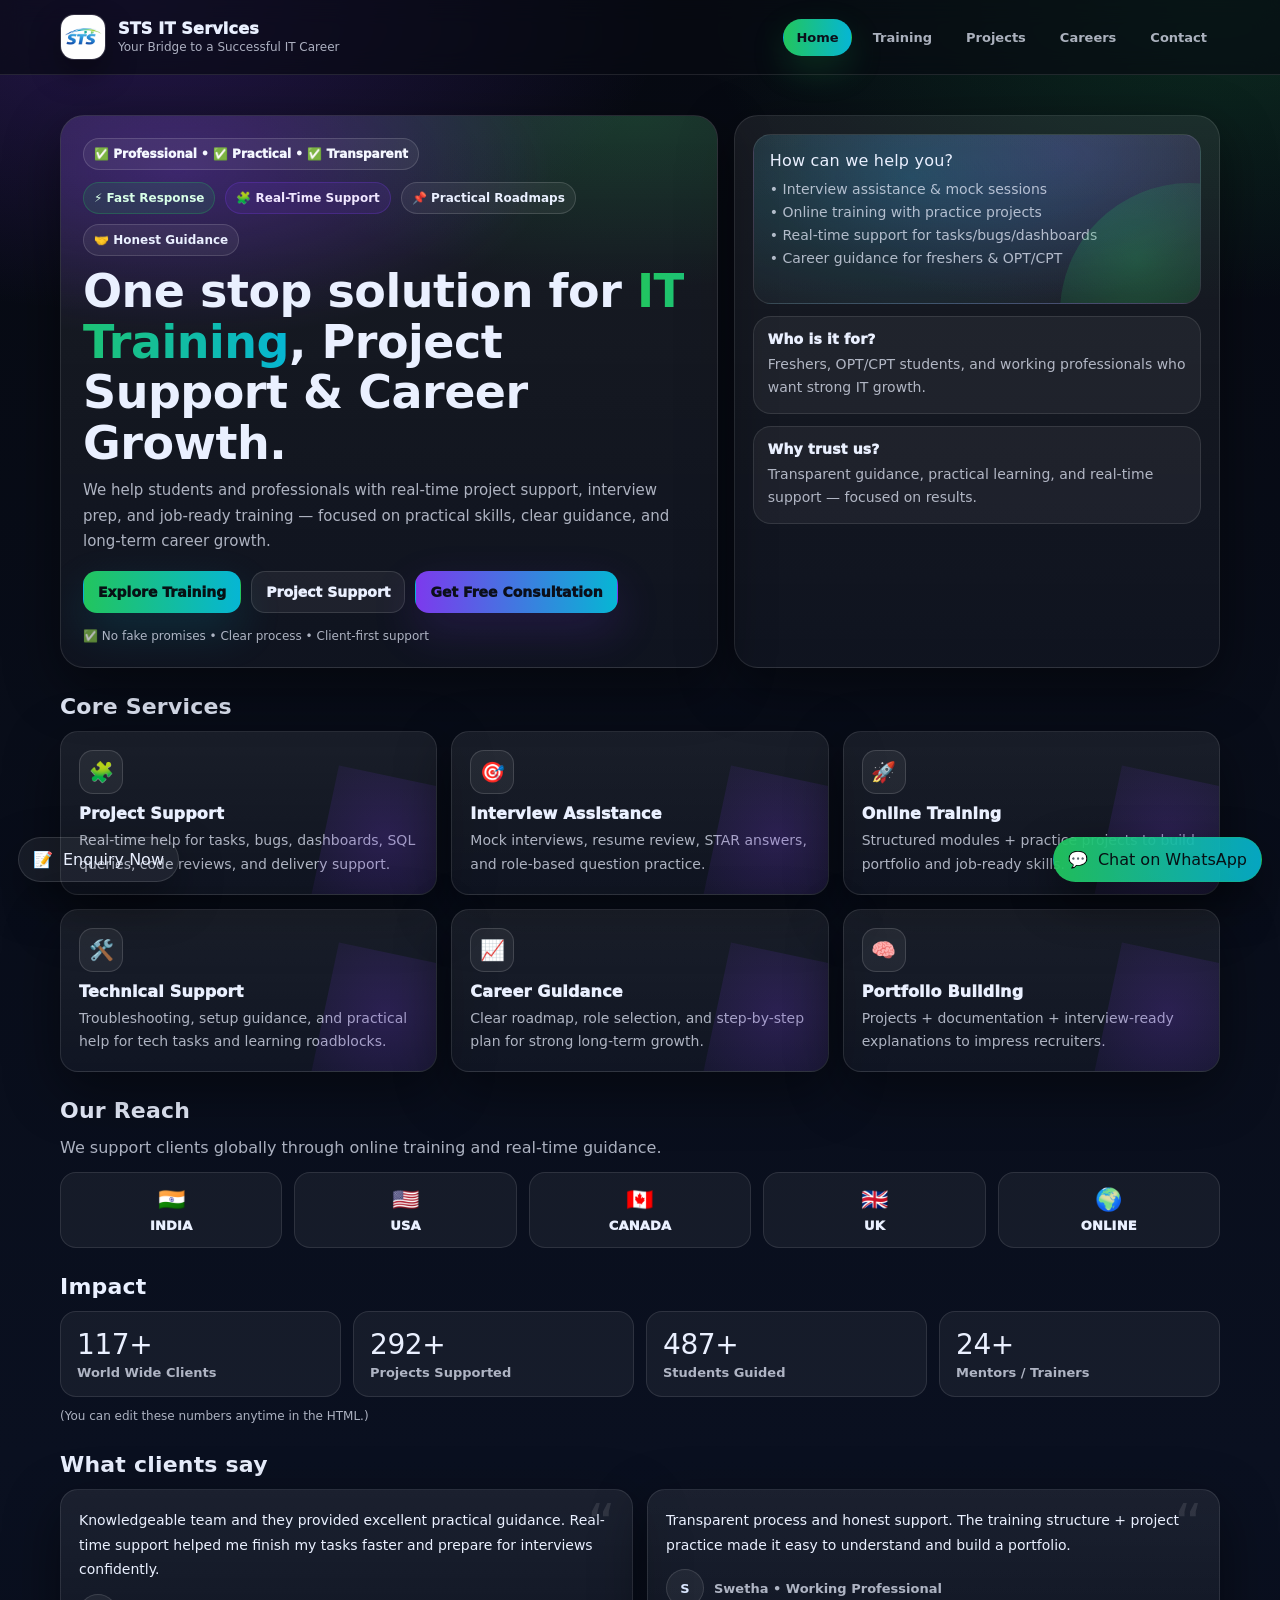
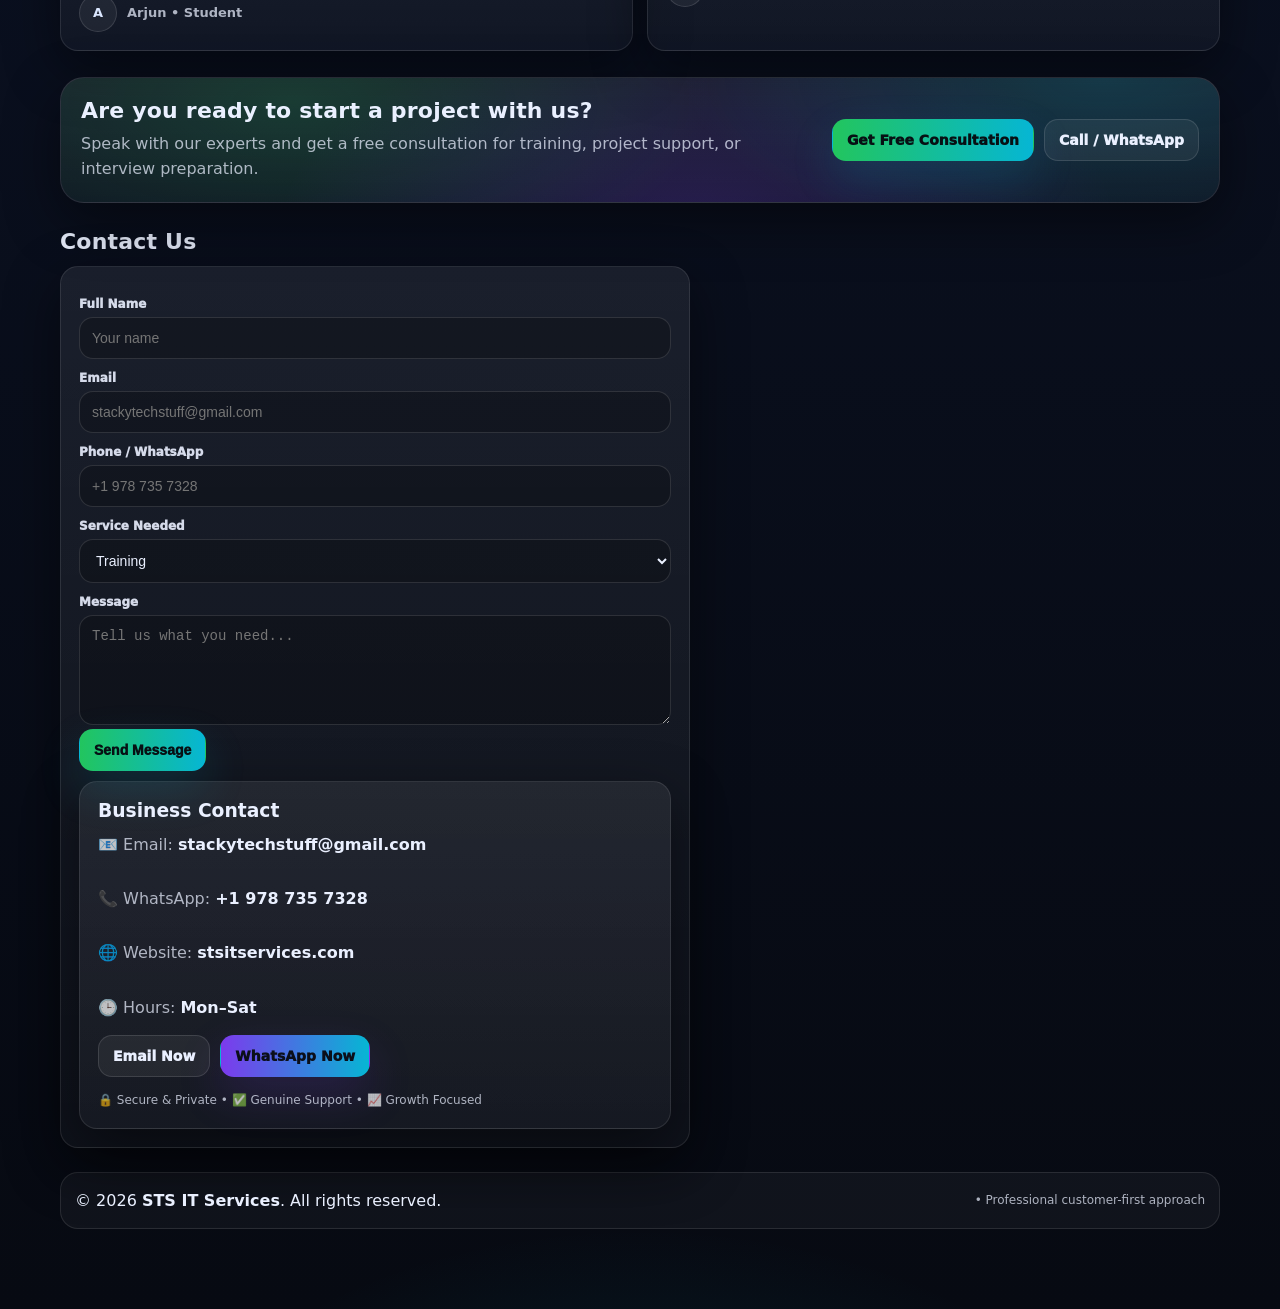
==== index.html @ dad4861f "Update index.html" ====
<!DOCTYPE html>
<html lang="en">
<head>
  <meta charset="UTF-8" />
  <meta name="viewport" content="width=device-width,initial-scale=1.0" />
  <title>STS IT Services | Genuine IT Consultancy & Career Support</title>
  <meta name="description" content="STS IT Services - Professional IT consultancy, project support, interview assistance and online training for career growth." />

  <!-- Dark theme inspired by AKTSoft-style layout (hero + services + locations + stats + testimonials + CTA) -->
  <style>
    :root{
      --bg:#070A12;
      --bg2:#0A1020;
      --panel:rgba(255,255,255,0.06);
      --panel2:rgba(255,255,255,0.04);
      --border:rgba(255,255,255,0.10);
      --text:#EAF0FF;
      --muted:rgba(234,240,255,0.72);

      --brand:#7C3AED;      /* purple */
      --brand2:#22C55E;     /* green */
      --brand3:#06B6D4;     /* cyan */
      --warn:#F59E0B;

      --shadow: 0 18px 55px rgba(0,0,0,.45);
      --radius: 18px;
      --radius2: 24px;
    }

    *{ box-sizing:border-box; }
    html{ scroll-behavior:smooth; }
    body{
      margin:0;
      font-family: ui-sans-serif, system-ui, -apple-system, Segoe UI, Roboto, Helvetica, Arial, "Apple Color Emoji","Segoe UI Emoji";
      color: var(--text);
      background:
        radial-gradient(900px 520px at 10% 0%, rgba(124,58,237,.26), transparent 60%),
        radial-gradient(900px 520px at 95% 0%, rgba(34,197,94,.18), transparent 58%),
        radial-gradient(900px 620px at 50% 110%, rgba(6,182,212,.16), transparent 60%),
        linear-gradient(180deg, var(--bg) 0%, var(--bg2) 50%, var(--bg) 100%);
      min-height:100vh;
    }
    a{ color:inherit; text-decoration:none; }
    img{ max-width:100%; display:block; }
    .container{
      width:min(1160px, calc(100% - 40px));
      margin:0 auto;
    }
    section[id]{ scroll-margin-top: 92px; }

    /* Topbar */
    .topbar{
      position: sticky;
      top:0;
      z-index: 50;
      background: rgba(7,10,18,0.65);
      backdrop-filter: blur(12px);
      border-bottom: 1px solid var(--border);
    }
    .navwrap{
      display:flex;
      align-items:center;
      justify-content:space-between;
      gap: 16px;
      padding: 14px 0;
    }
    .brand{
      display:flex;
      align-items:center;
      gap: 12px;
      min-width: 270px;
    }
    .brand img{
      width: 46px;
      height: 46px;
      border-radius: 14px;
      border: 1px solid var(--border);
      background: rgba(255,255,255,0.04);
      box-shadow: 0 14px 30px rgba(0,0,0,0.35);
      object-fit: cover;
    }
    .btitle{ font-weight: 950; letter-spacing: .2px; font-size: 16px; line-height:1.1; }
    .btag{ font-size: 12px; color: var(--muted); margin-top: 2px; line-height: 1.2; }

    nav{
      display:flex;
      align-items:center;
      gap: 8px;
      flex-wrap: wrap;
      justify-content:flex-end;
    }
    nav a{
      padding: 10px 12px;
      border-radius: 999px;
      color: var(--muted);
      border: 1px solid transparent;
      font-weight: 800;
      font-size: 13px;
      transition: transform .15s ease, background .15s ease, border-color .15s ease, color .15s ease;
    }
    nav a:hover{
      color: var(--text);
      background: rgba(255,255,255,0.05);
      border-color: rgba(255,255,255,0.10);
      transform: translateY(-1px);
    }
    nav a.active{
      color:#0b0f1a;
      border-color: transparent;
      background: linear-gradient(90deg, rgba(34,197,94,1), rgba(6,182,212,1));
      box-shadow: 0 14px 35px rgba(34,197,94,0.18);
    }

    /* Common UI */
    .card{
      background: linear-gradient(180deg, rgba(255,255,255,0.07), rgba(255,255,255,0.03));
      border: 1px solid var(--border);
      border-radius: var(--radius);
      box-shadow: var(--shadow);
    }
    .chipRow{ display:flex; flex-wrap:wrap; gap:10px; }
    .chip{
      display:inline-flex;
      align-items:center;
      gap: 8px;
      padding: 8px 10px;
      border-radius: 999px;
      border: 1px solid rgba(255,255,255,0.14);
      background: rgba(255,255,255,0.06);
      color: var(--text);
      font-weight: 900;
      font-size: 12px;
    }
    .chip.ok{
      border-color: rgba(34,197,94,0.26);
      background: rgba(34,197,94,0.12);
      color: #D7FFE7;
    }
    .chip.pro{
      border-color: rgba(124,58,237,0.26);
      background: rgba(124,58,237,0.12);
      color: #EFE6FF;
    }

    .btn{
      display:inline-flex;
      align-items:center;
      justify-content:center;
      gap: 10px;
      padding: 12px 14px;
      border-radius: 14px;
      border: 1px solid rgba(255,255,255,0.12);
      cursor:pointer;
      font-weight: 950;
      font-size: 14px;
      transition: transform .15s ease, filter .15s ease, background .15s ease, border-color .15s ease;
      user-select:none;
      white-space: nowrap;
    }
    .btn:hover{ transform: translateY(-1px); filter: brightness(1.05); }
    .btn:active{ transform: translateY(0px); filter: brightness(0.98); }

    .btn.primary{
      color:#071014;
      border-color: transparent;
      background: linear-gradient(90deg, rgba(34,197,94,1), rgba(6,182,212,1));
      box-shadow: 0 18px 45px rgba(6,182,212,0.16);
    }
    .btn.secondary{
      color: var(--text);
      background: rgba(255,255,255,0.06);
    }
    .btn.purple{
      color: #0b0f1a;
      border-color: transparent;
      background: linear-gradient(90deg, rgba(124,58,237,1), rgba(6,182,212,1));
      box-shadow: 0 18px 45px rgba(124,58,237,0.18);
    }

    .muted{ color: var(--muted); }
    h1,h2,h3{ margin:0; }
    h2{
      font-size: 22px;
      letter-spacing:.2px;
      margin: 0 0 12px;
    }

    main.container{ padding: 26px 0 80px; }

    /* HERO (AKTSoft-like: left content + right visual card) */
    .hero{
      margin-top: 14px;
      display:grid;
      grid-template-columns: 1.15fr .85fr;
      gap: 16px;
      align-items: stretch;
    }
    .heroLeft{
      padding: 22px;
      position: relative;
      overflow: hidden;
      border-radius: var(--radius2);
    }
    .heroLeft:before{
      content:"";
      position:absolute;
      inset:-1px;
      background:
        radial-gradient(620px 280px at 18% 10%, rgba(124,58,237,0.28), transparent 60%),
        radial-gradient(620px 280px at 88% 0%, rgba(34,197,94,0.18), transparent 62%);
      pointer-events:none;
    }
    .heroLeft > *{ position:relative; }

    .kicker{
      display:inline-flex;
      align-items:center;
      gap: 10px;
      padding: 8px 10px;
      border-radius: 999px;
      border: 1px solid rgba(255,255,255,0.14);
      background: rgba(255,255,255,0.06);
      font-weight: 950;
      font-size: 12px;
      color: #F4F7FF;
      margin-bottom: 12px;
    }
    .headline{
      font-size: clamp(28px, 4vw, 46px);
      line-height: 1.1;
      letter-spacing: -0.5px;
      margin-bottom: 10px;
    }
    .grad{
      background: linear-gradient(90deg, var(--brand2), var(--brand3));
      -webkit-background-clip:text;
      background-clip:text;
      color: transparent;
    }
    .sub{
      color: var(--muted);
      font-size: 15px;
      line-height: 1.7;
      margin: 0;
    }
    .ctaRow{
      display:flex;
      flex-wrap: wrap;
      gap: 10px;
      margin-top: 16px;
    }

    /* Right hero visual */
    .heroRight{
      padding: 18px;
      border-radius: var(--radius2);
      display:flex;
      flex-direction: column;
      gap: 12px;
    }
    .illustration{
      border-radius: 18px;
      border: 1px solid rgba(255,255,255,0.10);
      background:
        linear-gradient(180deg, rgba(255,255,255,0.06), rgba(255,255,255,0.03)),
        radial-gradient(520px 260px at 35% 25%, rgba(6,182,212,0.22), transparent 60%),
        radial-gradient(520px 260px at 70% 10%, rgba(124,58,237,0.22), transparent 60%);
      padding: 16px;
      min-height: 170px;
      position: relative;
      overflow:hidden;
    }
    .illustration:after{
      content:"";
      position:absolute;
      width: 260px;
      height: 260px;
      right: -120px;
      bottom: -140px;
      border-radius: 999px;
      background: radial-gradient(circle at 30% 30%, rgba(34,197,94,0.28), transparent 70%);
      filter: blur(0px);
      pointer-events:none;
    }
    .mini{
      border-radius: 18px;
      border: 1px solid rgba(255,255,255,0.10);
      background: rgba(255,255,255,0.05);
      padding: 14px;
    }
    .mini h3{
      font-size: 14px;
      font-weight: 1000;
      letter-spacing: .2px;
      margin-bottom: 6px;
    }
    .mini p{
      margin:0;
      color: var(--muted);
      font-size: 14px;
      line-height: 1.65;
    }

    /* Section spacing */
    .section{ margin-top: 26px; }

    /* Services grid (AKTSoft “How can we help you?” vibe) */
    .grid3{
      display:grid;
      grid-template-columns: repeat(3, 1fr);
      gap: 14px;
    }
    .service{
      padding: 18px;
      position: relative;
      overflow:hidden;
    }
    .service:before{
      content:"";
      position:absolute;
      inset:auto -80px -90px auto;
      width: 200px;
      height: 200px;
      background: radial-gradient(circle at 30% 30%, rgba(124,58,237,0.22), transparent 70%);
      transform: rotate(12deg);
      pointer-events:none;
    }
    .ico{
      width: 44px;
      height: 44px;
      display:grid;
      place-items:center;
      border-radius: 14px;
      border: 1px solid rgba(255,255,255,0.14);
      background: rgba(255,255,255,0.06);
      font-size: 20px;
      margin-bottom: 10px;
    }
    .service h3{
      font-size: 16px;
      font-weight: 1000;
      margin-bottom: 6px;
      letter-spacing: .2px;
    }
    .service p{
      margin:0;
      color: var(--muted);
      font-size: 14px;
      line-height: 1.65;
    }

    /* Locations row */
    .locations{
      display:grid;
      grid-template-columns: repeat(5, 1fr);
      gap: 12px;
    }
    .loc{
      padding: 14px;
      text-align:center;
      background: rgba(255,255,255,0.05);
      border: 1px solid rgba(255,255,255,0.10);
      border-radius: 16px;
    }
    .loc .flag{
      font-size: 22px;
      margin-bottom: 6px;
    }
    .loc .name{
      font-weight: 1000;
      letter-spacing: .2px;
      font-size: 13px;
    }

    /* Stats */
    .stats{
      display:grid;
      grid-template-columns: repeat(4, 1fr);
      gap: 12px;
    }
    .stat{
      padding: 16px;
      text-align:left;
      border-radius: 16px;
      background: rgba(255,255,255,0.05);
      border: 1px solid rgba(255,255,255,0.10);
    }
    .stat .num{
      font-size: 28px;
      font-weight: 1100;
      letter-spacing: -0.4px;
      margin-bottom: 4px;
    }
    .stat .lbl{
      color: var(--muted);
      font-size: 13px;
      font-weight: 900;
    }

    /* Testimonials */
    .testiGrid{
      display:grid;
      grid-template-columns: 1fr 1fr;
      gap: 14px;
    }
    .quote{
      padding: 18px;
      position: relative;
      overflow:hidden;
    }
    .quote:before{
      content:"“";
      position:absolute;
      top: 6px;
      right: 16px;
      font-size: 56px;
      color: rgba(255,255,255,0.10);
      font-weight: 1200;
      line-height: 1;
    }
    .quote p{
      margin:0;
      color: var(--text);
      font-size: 14px;
      line-height: 1.75;
    }
    .who{
      display:flex;
      align-items:center;
      gap: 10px;
      margin-top: 12px;
      color: var(--muted);
      font-size: 13px;
      font-weight: 900;
    }
    .avatar{
      width: 38px;
      height: 38px;
      border-radius: 999px;
      border: 1px solid rgba(255,255,255,0.12);
      background: rgba(255,255,255,0.06);
      display:grid;
      place-items:center;
      font-weight: 1100;
      color: #dbe7ff;
    }

    /* Big CTA */
    .ctaBox{
      padding: 20px;
      border-radius: var(--radius2);
      display:flex;
      align-items:center;
      justify-content:space-between;
      gap: 14px;
      flex-wrap: wrap;
      position: relative;
      overflow:hidden;
    }
    .ctaBox:before{
      content:"";
      position:absolute;
      inset:-1px;
      background:
        radial-gradient(700px 300px at 20% 20%, rgba(34,197,94,0.18), transparent 60%),
        radial-gradient(700px 300px at 90% 0%, rgba(6,182,212,0.18), transparent 60%),
        radial-gradient(700px 350px at 55% 120%, rgba(124,58,237,0.22), transparent 60%);
      pointer-events:none;
    }
    .ctaBox > *{ position: relative; }
    .ctaBox h2{ margin:0; }
    .ctaBox .muted{ max-width: 680px; }

    /* Contact */
    .split{
      display:grid;
      grid-template-columns: 1.1fr .9fr;
      gap: 14px;
      align-items:start;
    }
    .formWrap{ padding: 18px; }
    form label{
      display:block;
      font-size: 12px;
      font-weight: 1000;
      color: rgba(234,240,255,0.9);
      margin: 12px 0 6px;
    }
    input, select, textarea{
      width:100%;
      padding: 12px 12px;
      border-radius: 14px;
      border: 1px solid rgba(255,255,255,0.12);
      outline:none;
      background: rgba(0,0,0,0.22);
      color: var(--text);
      font-size: 14px;
      transition: border-color .15s ease, box-shadow .15s ease, background .15s ease;
    }
    input:focus, select:focus, textarea:focus{
      border-color: rgba(6,182,212,0.55);
      box-shadow: 0 0 0 4px rgba(6,182,212,0.16);
      background: rgba(0,0,0,0.28);
    }
    textarea{ min-height: 110px; resize: vertical; }

    .status{
      margin-top: 10px;
      font-size: 13px;
      color: var(--muted);
      font-weight: 900;
    }
    .small{
      margin-top: 12px;
      font-size: 12px;
      color: var(--muted);
      line-height: 1.55;
    }

    /* Footer */
    .footer{
      margin-top: 24px;
      padding: 18px 14px;
      border-radius: var(--radius);
      border: 1px solid var(--border);
      background: rgba(255,255,255,0.04);
      display:flex;
      justify-content: space-between;
      align-items: center;
      gap: 14px;
      flex-wrap: wrap;
    }

    /* Floating buttons */
    .whatsapp-float{
      position: fixed;
      right: 18px;
      bottom: 18px;
      display:flex;
      align-items:center;
      gap: 10px;
      padding: 12px 14px;
      border-radius: 999px;
      color:#071014;
      font-weight: 1100;
      border: 1px solid rgba(34,197,94,0.30);
      background: linear-gradient(90deg, rgba(34,197,94,0.95), rgba(6,182,212,0.90));
      box-shadow: 0 18px 45px rgba(0,0,0,0.45);
      z-index: 60;
    }
    .enquiry-float{
      position: fixed;
      left: 18px;
      bottom: 18px;
      display:flex;
      align-items:center;
      gap: 10px;
      padding: 12px 14px;
      border-radius: 999px;
      color: var(--text);
      font-weight: 1100;
      border: 1px solid rgba(255,255,255,0.12);
      background: rgba(255,255,255,0.06);
      box-shadow: 0 18px 45px rgba(0,0,0,0.35);
      z-index: 60;
    }

    /* Responsive */
    @media (max-width: 980px){
      .hero{ grid-template-columns: 1fr; }
      .grid3{ grid-template-columns: 1fr; }
      .locations{ grid-template-columns: 1fr 1fr; }
      .stats{ grid-template-columns: 1fr 1fr; }
      .testiGrid{ grid-template-columns: 1fr; }
      .split{ grid-template-columns: 1fr; }
      .navwrap{ flex-direction: column; align-items:flex-start; }
      nav{ justify-content:flex-start; }
    }
  </style>
</head>

<body>

  <header class="topbar">
    <div class="container navwrap">
      <a class="brand" href="index.html">
        <img src="logo2.png" alt="STS IT Services Logo">
        <div>
          <div class="btitle">STS IT Services</div>
          <div class="btag">Your Bridge to a Successful IT Career</div>
        </div>
      </a>

      <nav>
        <a class="active" href="index.html">Home</a>
        <a href="training.html">Training</a>
        <a href="projects.html">Projects</a>
        <a href="careers.html">Careers</a>
        <a href="#contact">Contact</a>
      </nav>
    </div>
  </header>

  <main class="container">

    <!-- HERO -->
    <section class="hero">
      <div class="card heroLeft">
        <div class="kicker">✅ Professional • ✅ Practical • ✅ Transparent</div>

        <div class="chipRow" style="margin-bottom:10px;">
          <div class="chip ok">⚡ Fast Response</div>
          <div class="chip pro">🧩 Real-Time Support</div>
          <div class="chip">📌 Practical Roadmaps</div>
          <div class="chip">🤝 Honest Guidance</div>
        </div>

        <h1 class="headline">
          One stop solution for <span class="grad">IT Training</span>, Project Support & Career Growth.
        </h1>

        <p class="sub">
          We help students and professionals with real-time project support, interview prep,
          and job-ready training — focused on practical skills, clear guidance, and long-term career growth.
        </p>

        <div class="ctaRow">
          <a class="btn primary" href="training.html">Explore Training</a>
          <a class="btn secondary" href="projects.html">Project Support</a>
          <a class="btn purple" href="#contact">Get Free Consultation</a>
        </div>

        <div class="small" style="margin-top:14px;">
          ✅ No fake promises • Clear process • Client-first support
        </div>
      </div>

      <div class="card heroRight">
        <div class="illustration">
          <div style="font-weight:1100; letter-spacing:.2px; margin-bottom:8px;">How can we help you?</div>
          <div class="muted" style="line-height:1.65; font-size:14px;">
            • Interview assistance & mock sessions<br>
            • Online training with practice projects<br>
            • Real-time support for tasks/bugs/dashboards<br>
            • Career guidance for freshers & OPT/CPT
          </div>
        </div>

        <div class="mini">
          <h3>Who is it for?</h3>
          <p>Freshers, OPT/CPT students, and working professionals who want strong IT growth.</p>
        </div>
        <div class="mini">
          <h3>Why trust us?</h3>
          <p>Transparent guidance, practical learning, and real-time support — focused on results.</p>
        </div>
      </div>
    </section>

    <!-- SERVICES -->
    <section class="section">
      <h2>Core Services</h2>
      <div class="grid3">
        <div class="card service">
          <div class="ico">🧩</div>
          <h3>Project Support</h3>
          <p>Real-time help for tasks, bugs, dashboards, SQL queries, code reviews, and delivery support.</p>
        </div>

        <div class="card service">
          <div class="ico">🎯</div>
          <h3>Interview Assistance</h3>
          <p>Mock interviews, resume review, STAR answers, and role-based question practice.</p>
        </div>

        <div class="card service">
          <div class="ico">🚀</div>
          <h3>Online Training</h3>
          <p>Structured modules + practice projects to build portfolio and job-ready skills.</p>
        </div>

        <div class="card service">
          <div class="ico">🛠️</div>
          <h3>Technical Support</h3>
          <p>Troubleshooting, setup guidance, and practical help for tech tasks and learning roadblocks.</p>
        </div>

        <div class="card service">
          <div class="ico">📈</div>
          <h3>Career Guidance</h3>
          <p>Clear roadmap, role selection, and step-by-step plan for strong long-term growth.</p>
        </div>

        <div class="card service">
          <div class="ico">🧠</div>
          <h3>Portfolio Building</h3>
          <p>Projects + documentation + interview-ready explanations to impress recruiters.</p>
        </div>
      </div>
    </section>

    <!-- LOCATIONS (AKTSoft-style section) -->
    <section class="section">
      <h2>Our Reach</h2>
      <div class="muted" style="margin-bottom:12px; line-height:1.6;">
        We support clients globally through online training and real-time guidance.
      </div>

      <div class="locations">
        <div class="loc">
          <div class="flag">🇮🇳</div>
          <div class="name">INDIA</div>
        </div>
        <div class="loc">
          <div class="flag">🇺🇸</div>
          <div class="name">USA</div>
        </div>
        <div class="loc">
          <div class="flag">🇨🇦</div>
          <div class="name">CANADA</div>
        </div>
        <div class="loc">
          <div class="flag">🇬🇧</div>
          <div class="name">UK</div>
        </div>
        <div class="loc">
          <div class="flag">🌍</div>
          <div class="name">ONLINE</div>
        </div>
      </div>
    </section>

    <!-- STATS (AKTSoft-style counters) -->
    <section class="section">
      <h2>Impact</h2>
      <div class="stats">
        <div class="stat">
          <div class="num" data-count="120">0</div>
          <div class="lbl">World Wide Clients</div>
        </div>
        <div class="stat">
          <div class="num" data-count="300">0</div>
          <div class="lbl">Projects Supported</div>
        </div>
        <div class="stat">
          <div class="num" data-count="500">0</div>
          <div class="lbl">Students Guided</div>
        </div>
        <div class="stat">
          <div class="num" data-count="25">0</div>
          <div class="lbl">Mentors / Trainers</div>
        </div>
      </div>
      <div class="small" style="margin-top:10px;">
        (You can edit these numbers anytime in the HTML.)
      </div>
    </section>

    <!-- TESTIMONIALS -->
    <section class="section">
      <h2>What clients say</h2>
      <div class="testiGrid">
        <div class="card quote">
          <p>
            Knowledgeable team and they provided excellent practical guidance. Real-time support helped me finish my tasks faster and prepare for interviews confidently.
          </p>
          <div class="who">
            <div class="avatar">A</div>
            <div>Arjun • Student</div>
          </div>
        </div>
        <div class="card quote">
          <p>
            Transparent process and honest support. The training structure + project practice made it easy to understand and build a portfolio.
          </p>
          <div class="who">
            <div class="avatar">S</div>
            <div>Swetha • Working Professional</div>
          </div>
        </div>
      </div>
    </section>

    <!-- BIG CTA -->
    <section class="section">
      <div class="card ctaBox">
        <div>
          <h2>Are you ready to start a project with us?</h2>
          <div class="muted" style="margin-top:8px; line-height:1.6;">
            Speak with our experts and get a free consultation for training, project support, or interview preparation.
          </div>
        </div>
        <div style="display:flex; gap:10px; flex-wrap:wrap;">
          <a class="btn primary" href="#contact">Get Free Consultation</a>
          <a class="btn secondary" id="callBtn" href="#">Call / WhatsApp</a>
        </div>
      </div>
    </section>

    <!-- CONTACT -->
    <section id="contact" class="section">
      <h2>Contact Us</h2>
      <div class="split">
        <div class="card formWrap">
          <form id="contactForm">
            <label>Full Name</label>
            <input name="name" required placeholder="Your name" />

            <label>Email</label>
            <input name="email" type="email" required placeholder="stackytechstuff@gmail.com" />

            <label>Phone / WhatsApp</label>
            <input name="phone" placeholder="+1 978 735 7328" />

            <label>Service Needed</label>
            <select name="service" required>
              <option value="Training">Training</option>
              <option value="Project Support">Project Support</option>
              <option value="Interview Assistance">Interview Assistance</option>
              <option value="Career Guidance">Career Guidance</option>
              <option value="Other">Other</option>
            </select>

            <label>Message</label>
            <textarea name="message" required placeholder="Tell us what you need..."></textarea>

            <button class="btn primary" type="submit">Send Message</button>
            <div id="formStatus" class="status"></div>
 <div class="card formWrap">
          <h3 style="margin:0 0 10px; font-weight:1100;">Business Contact</h3>
          <p class="muted" style="margin:0; line-height:1.7;">
            📧 Email: <b style="color:var(--text)">stackytechstuff@gmail.com</b><br><br>
            📞 WhatsApp: <b style="color:var(--text)">+1 978 735 7328</b><br><br>
            🌐 Website: <b style="color:var(--text)">stsitservices.com</b><br><br>
            🕒 Hours: <b style="color:var(--text)">Mon–Sat</b>
          </p>

          <div style="display:flex; gap:10px; flex-wrap:wrap; margin-top:14px;">
            <a class="btn secondary" id="emailNow" href="#">Email Now</a>
            <a class="btn purple" id="waNow" href="#" target="_blank" rel="noopener">WhatsApp Now</a>
          </div>

          <div class="small" style="margin-top:14px;">
            🔒 Secure & Private • ✅ Genuine Support • 📈 Growth Focused
          </div>
        </div>
      </div>
    </section>

    <footer class="footer">
      <div>© 2026 <b>STS IT Services</b>. All rights reserved.</div>
      <div class="small" style="margin:0;">• Professional customer-first approach</div>
    </footer>

  </main>

  <!-- Floating buttons (AKTSoft-like “Enquiry Now” + WhatsApp) -->
  <a class="enquiry-float" href="#contact">📝 <span>Enquiry Now</span></a>

  <a id="waBtn" class="whatsapp-float" href="#" target="_blank" rel="noopener">
    💬 <span>Chat on WhatsApp</span>
  </a>

  <script>
    // ===== Editable contact settings =====
    // UPDATED with YOUR WhatsApp number + YOUR message (no other changes)
    const CONTACT = {
      email: "stackytechstuff@gmail.com",
      waNumber: "19787357328",     // your number: +19787357328  (no "+" no spaces)
      waDisplay: "+19787357328",
      waMessage: "Thank you for contacting STS our team will reach you shortly."
    };

    // WhatsApp links
    const waLink = "https://wa.me/" + CONTACT.waNumber + "?text=" + encodeURIComponent(CONTACT.waMessage);
    document.getElementById("waBtn").href = waLink;
    document.getElementById("waNow").href = waLink;

    // Email link
    const mailto = "mailto:" + CONTACT.email +
      "?subject=" + encodeURIComponent("STS IT Services - Free Consultation") +
      "&body=" + encodeURIComponent(
        "Hi STS IT Services,\n\nI want help with:\n- Training / Project Support / Interview Assistance\n\nMy details:\nName:\nPhone:\n\nThanks."
      );
    document.getElementById("emailNow").href = mailto;

    // Call/WhatsApp CTA button
    document.getElementById("callBtn").href = waLink;

    // ===== Contact form sending (optional) =====
    // Add your Google Apps Script URL here if you already have it:
    const APPS_SCRIPT_URL = ""; // e.g., "https://script.google.com/macros/s/XXXX/exec"

    const form = document.getElementById("contactForm");
    const statusEl = document.getElementById("formStatus");

    function setStatus(msg, ok=true){
      statusEl.textContent = msg;
      statusEl.style.color = ok ? "rgba(34,197,94,0.95)" : "rgba(248,113,113,0.95)";
    }

    form.addEventListener("submit", async (e) => {
      e.preventDefault();

      if(!APPS_SCRIPT_URL){
        setStatus("Form is ready. Add your Google Apps Script URL in the code to receive messages in Gmail.", false);
        return;
      }

      setStatus("Sending...", true);

      const formData = new FormData(form);
      const payload = {};
      formData.forEach((v,k)=> payload[k]=v);

      try{
        await fetch(APPS_SCRIPT_URL, {
          method: "POST",
          mode: "no-cors",
          headers: { "Content-Type": "application/json" },
          body: JSON.stringify(payload)
        });

        form.reset();
        setStatus("✅ Message sent! We will contact you soon.", true);
      }catch(err){
        setStatus("❌ Failed to send. Please use WhatsApp button or email us directly.", false);
      }
    });

    // ===== Simple count-up animation for stats =====
    const counters = document.querySelectorAll("[data-count]");
    const easeOut = (t) => 1 - Math.pow(1 - t, 3);

    function animateCount(el){
      const target = parseInt(el.getAttribute("data-count"), 10) || 0;
      const duration = 900;
      const start = performance.now();
      const from = 0;

      function tick(now){
        const t = Math.min(1, (now - start) / duration);
        const v = Math.round(from + (target - from) * easeOut(t));
        el.textContent = v + (target >= 100 ? "+" : "+");
        if(t < 1) requestAnimationFrame(tick);
      }
      requestAnimationFrame(tick);
    }

    // Run when visible
    const obs = new IntersectionObserver((entries) => {
      entries.forEach(en => {
        if(en.isIntersecting){
          animateCount(en.target);
          obs.unobserve(en.target);
        }
      });
    }, { threshold: 0.35 });

    counters.forEach(c => obs.observe(c));
  </script>
</body>
</html>
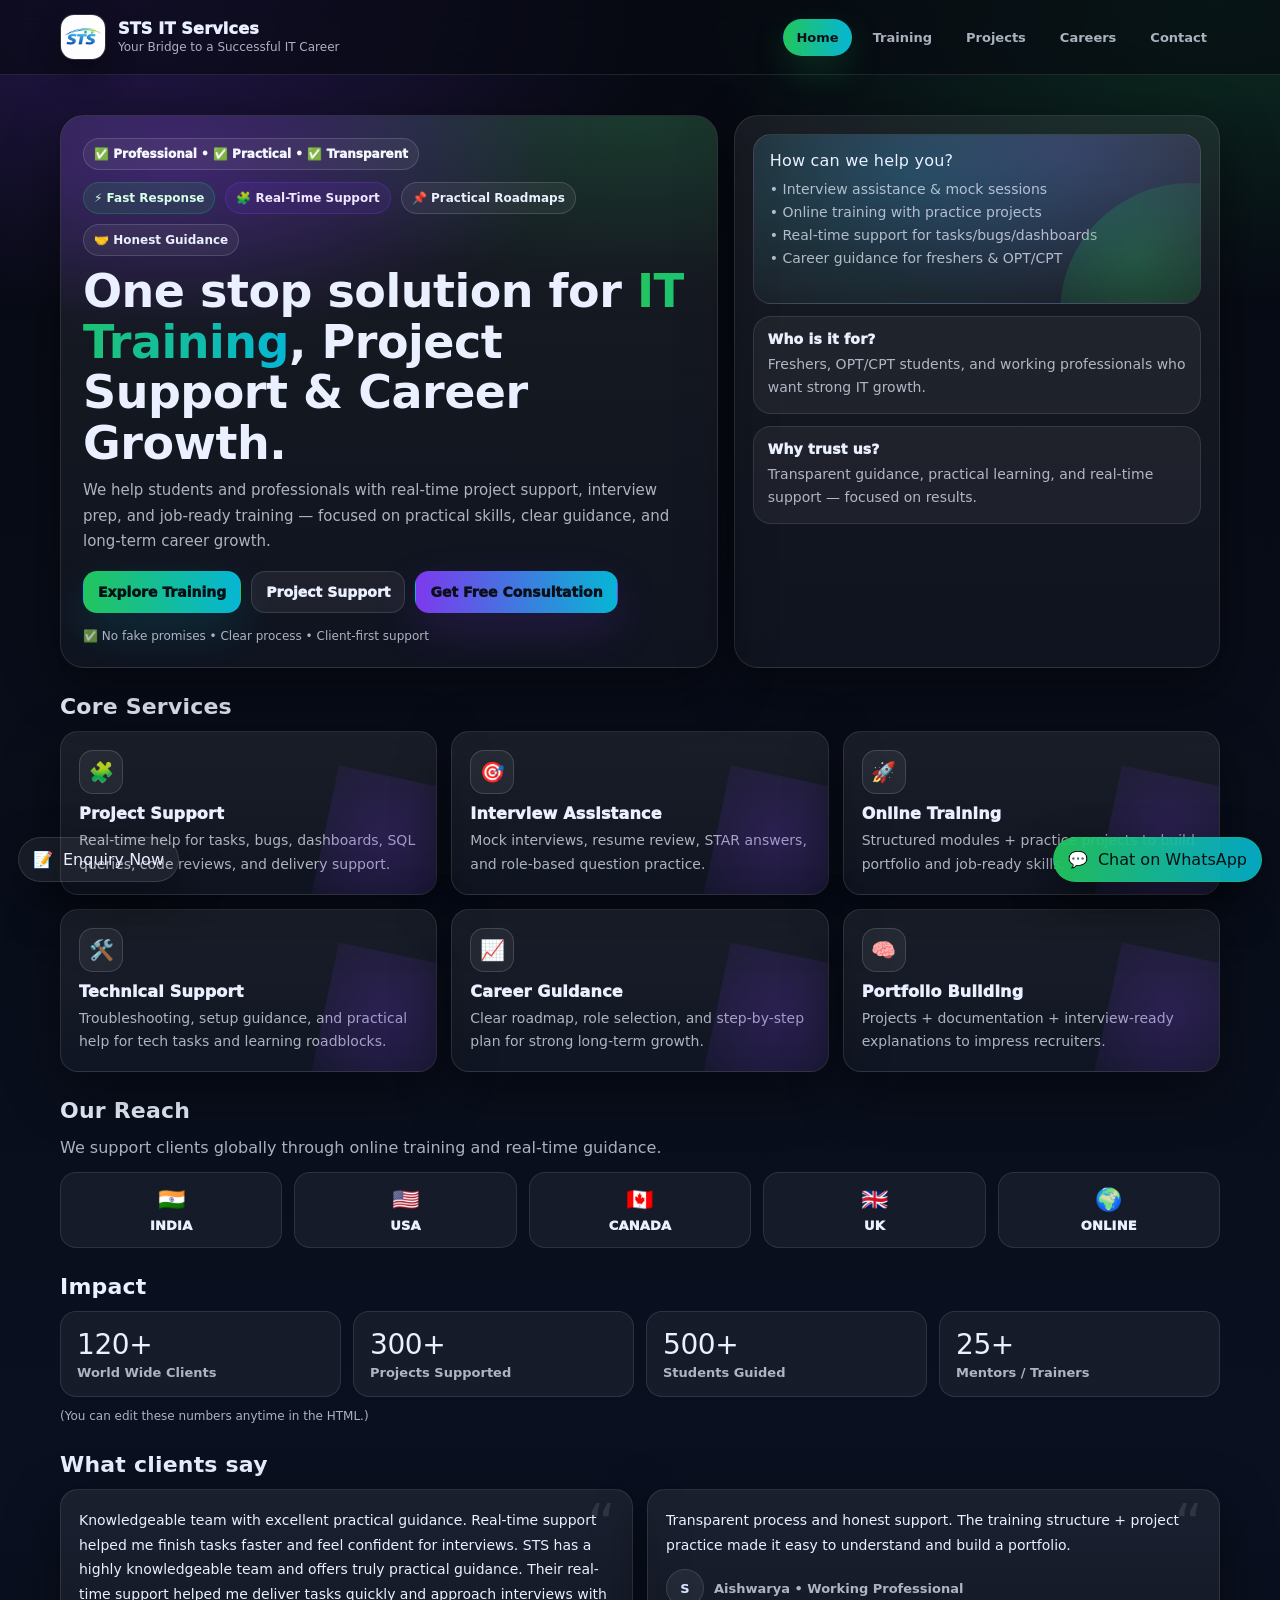
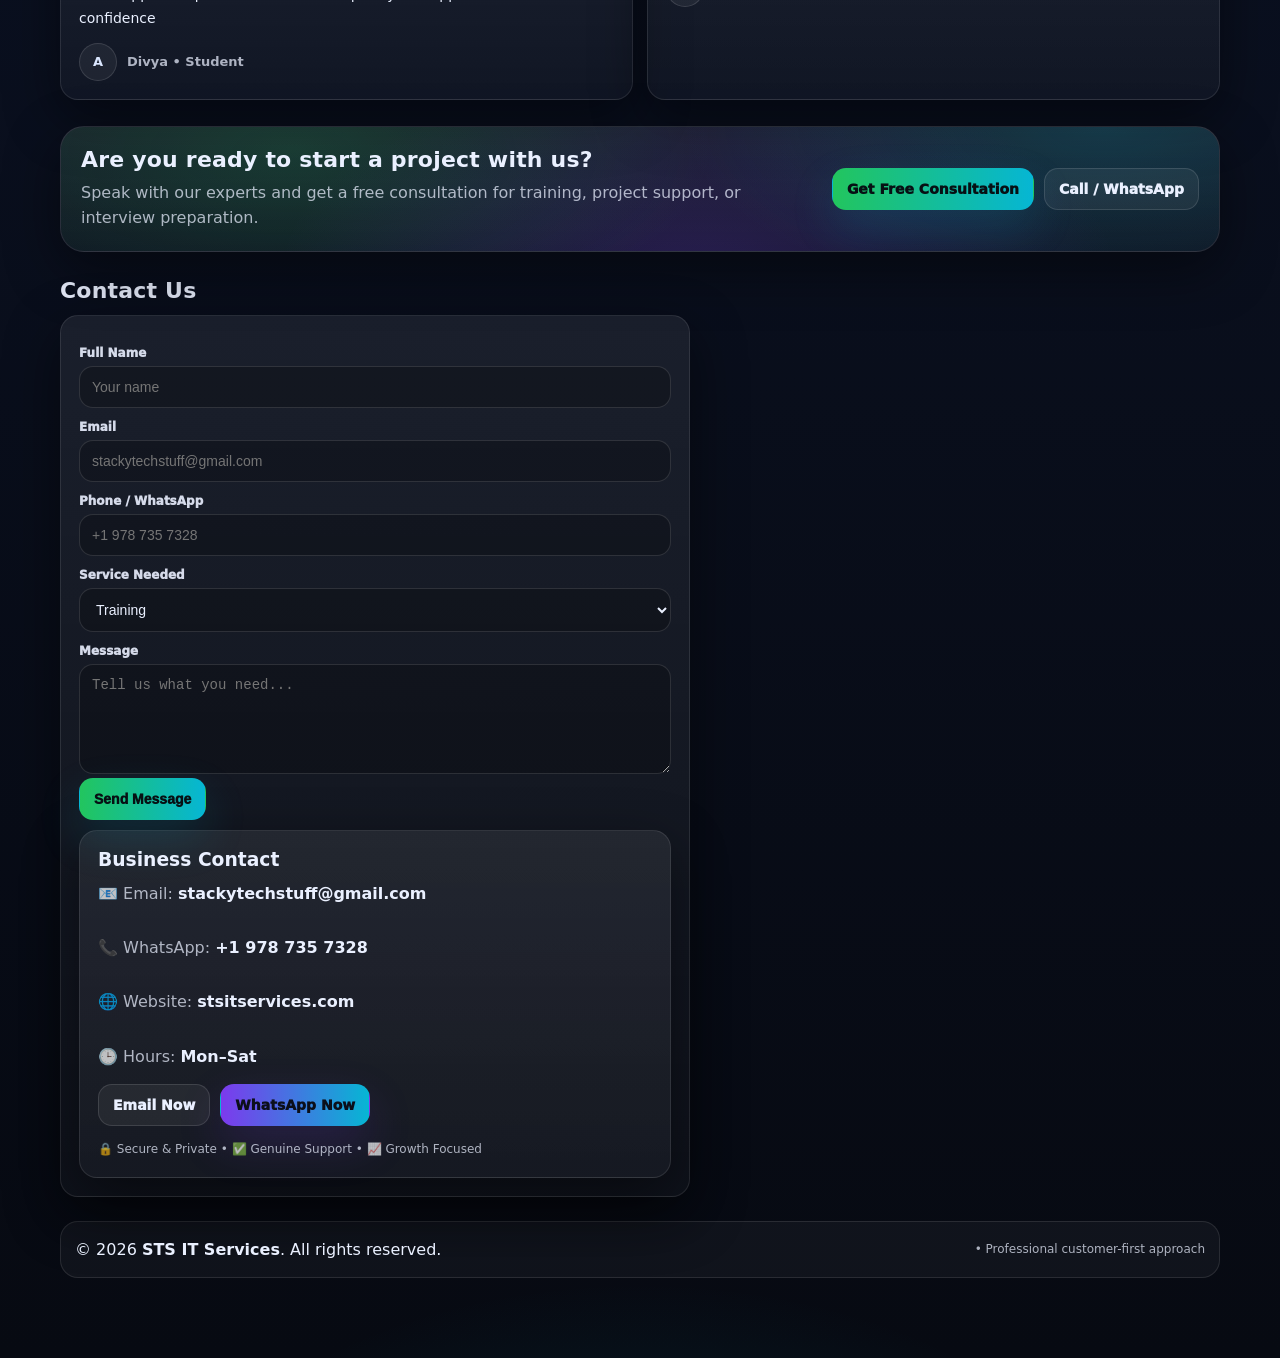
==== commit 586fb0f1: "Update index.html" ====
--- a/index.html
+++ b/index.html
@@ -762,11 +762,12 @@
       <div class="testiGrid">
         <div class="card quote">
           <p>
-            Knowledgeable team and they provided excellent practical guidance. Real-time support helped me finish my tasks faster and prepare for interviews confidently.
+           Knowledgeable team with excellent practical guidance. Real-time support helped me finish tasks faster and feel confident for interviews.
+           STS has a highly knowledgeable team and offers truly practical guidance. Their real-time support helped me deliver tasks quickly and approach interviews with confidence
           </p>
           <div class="who">
             <div class="avatar">A</div>
-            <div>Arjun • Student</div>
+            <div>Divya • Student</div>
           </div>
         </div>
         <div class="card quote">
@@ -775,7 +776,7 @@
           </p>
           <div class="who">
             <div class="avatar">S</div>
-            <div>Swetha • Working Professional</div>
+            <div>Aishwarya • Working Professional</div>
           </div>
         </div>
       </div>
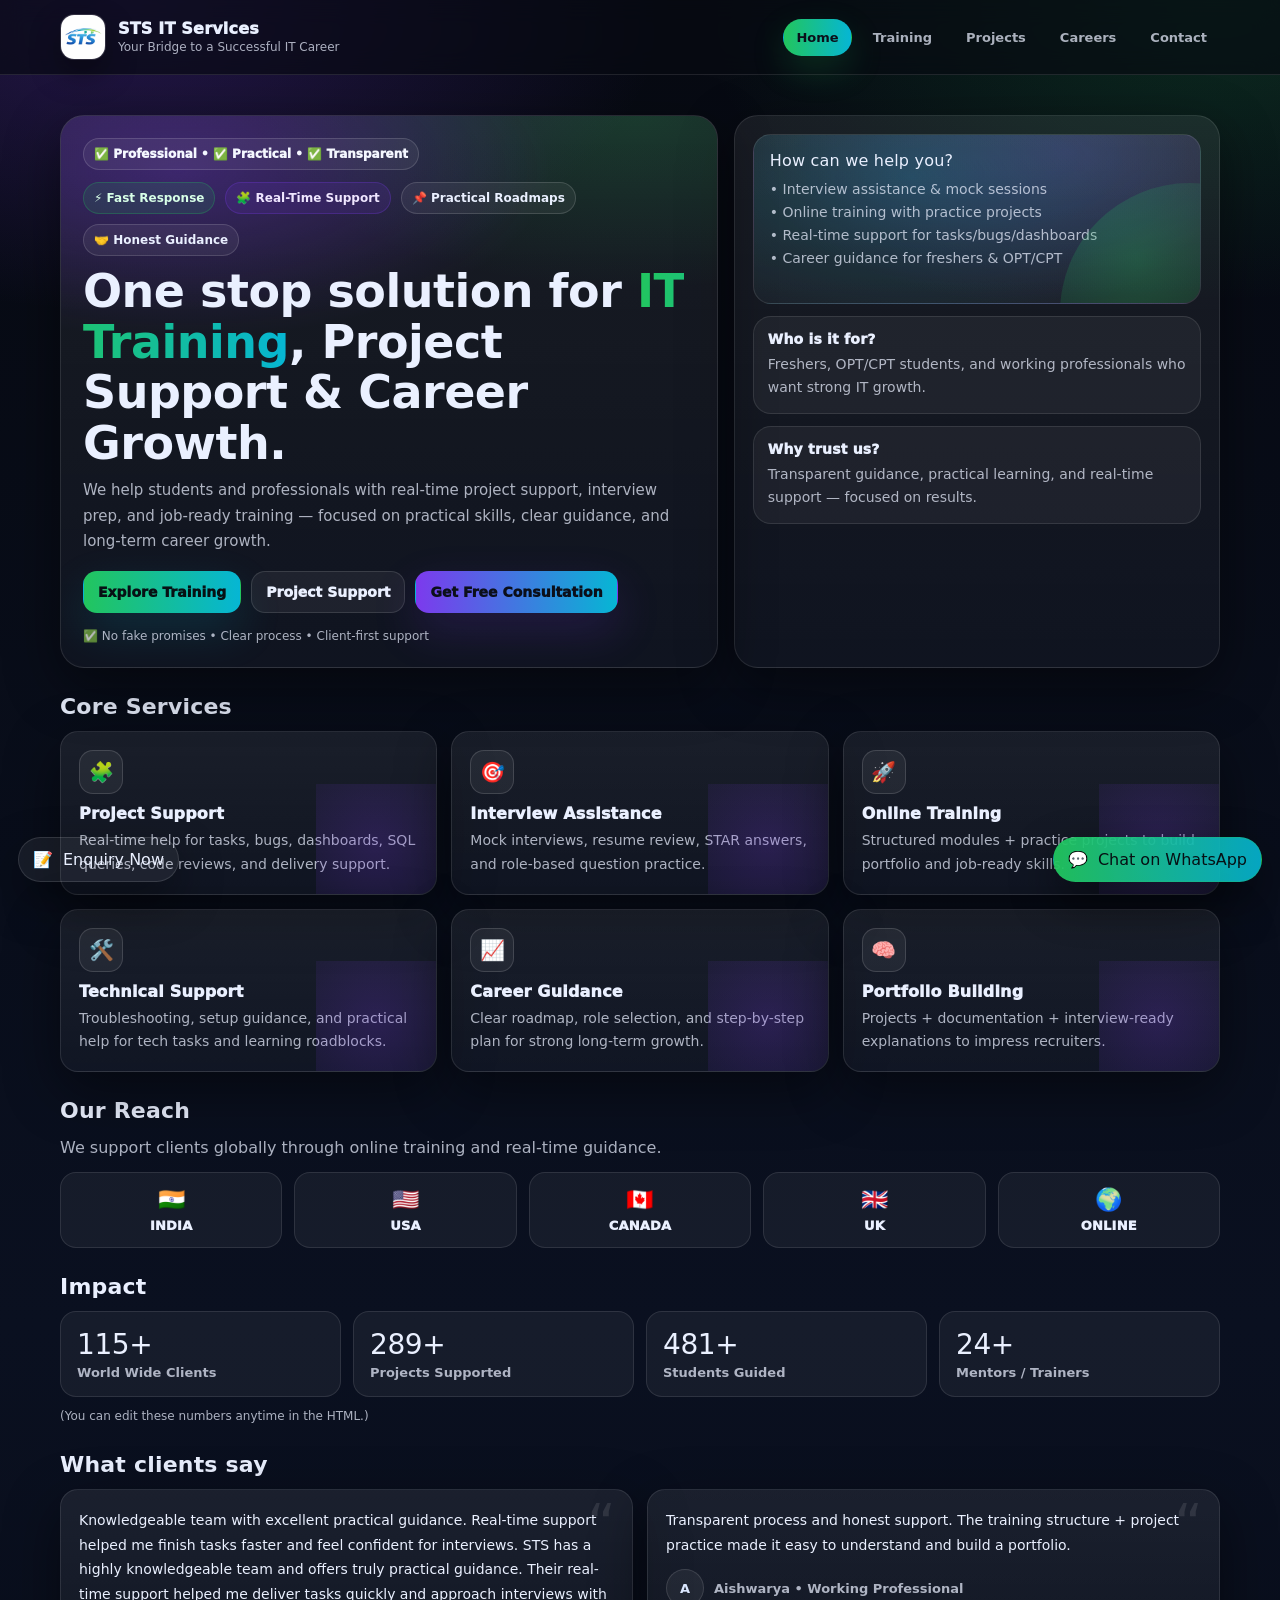
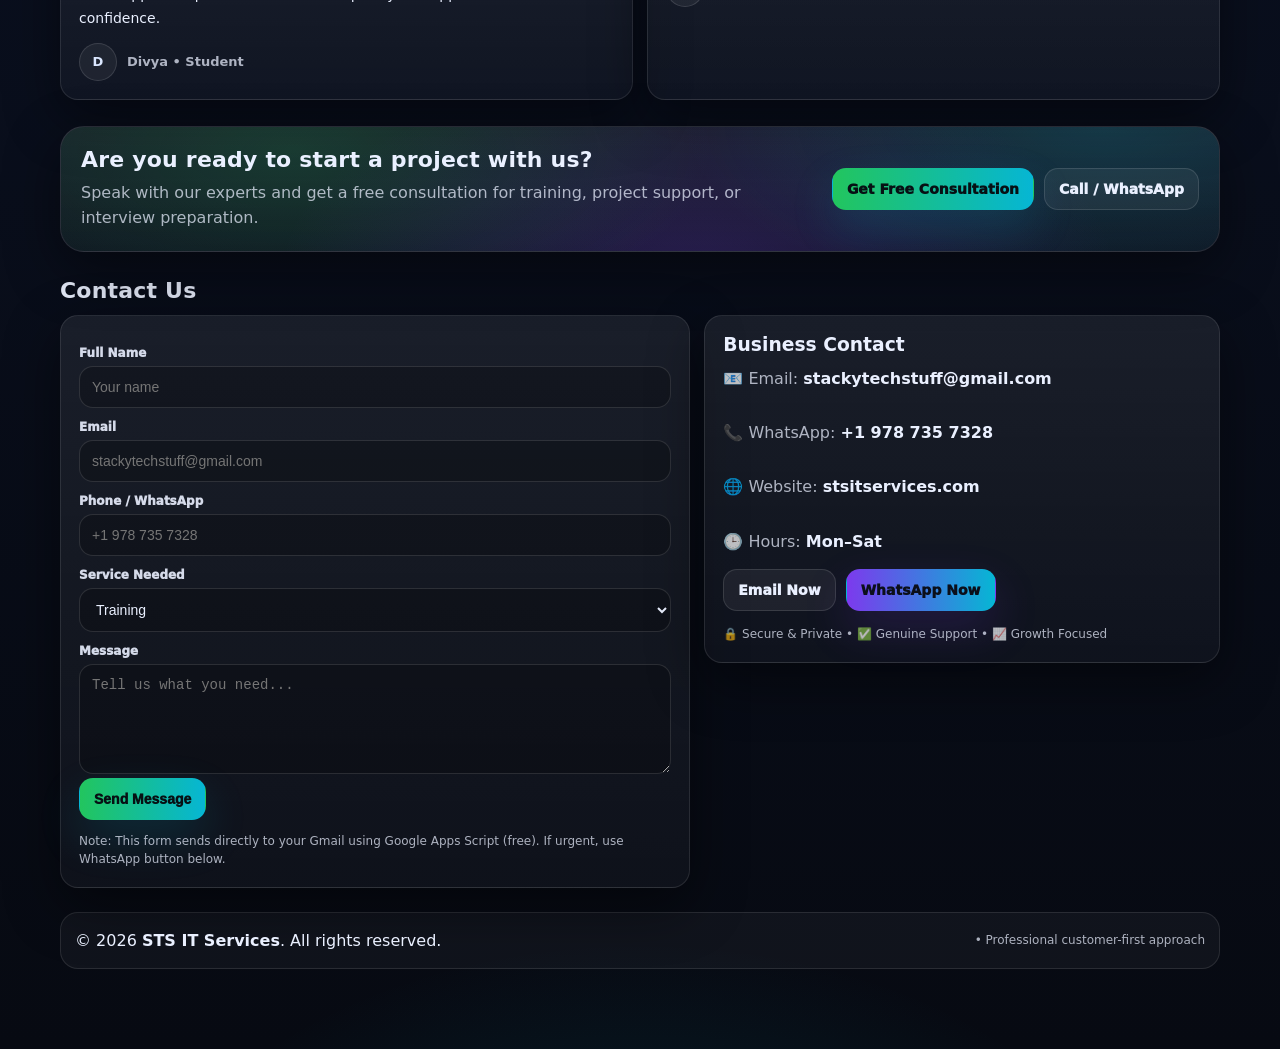
==== commit 8017700d: "Update index.html" ====
--- a/index.html
+++ b/index.html
@@ -279,7 +279,6 @@
       bottom: -140px;
       border-radius: 999px;
       background: radial-gradient(circle at 30% 30%, rgba(34,197,94,0.28), transparent 70%);
-      filter: blur(0px);
       pointer-events:none;
     }
     .mini{
@@ -322,7 +321,6 @@
       width: 200px;
       height: 200px;
       background: radial-gradient(circle at 30% 30%, rgba(124,58,237,0.22), transparent 70%);
-      transform: rotate(12deg);
       pointer-events:none;
     }
     .ico{
@@ -762,11 +760,11 @@
       <div class="testiGrid">
         <div class="card quote">
           <p>
-           Knowledgeable team with excellent practical guidance. Real-time support helped me finish tasks faster and feel confident for interviews.
-           STS has a highly knowledgeable team and offers truly practical guidance. Their real-time support helped me deliver tasks quickly and approach interviews with confidence
+            Knowledgeable team with excellent practical guidance. Real-time support helped me finish tasks faster and feel confident for interviews.
+            STS has a highly knowledgeable team and offers truly practical guidance. Their real-time support helped me deliver tasks quickly and approach interviews with confidence.
           </p>
           <div class="who">
-            <div class="avatar">A</div>
+            <div class="avatar">D</div>
             <div>Divya • Student</div>
           </div>
         </div>
@@ -775,7 +773,7 @@
             Transparent process and honest support. The training structure + project practice made it easy to understand and build a portfolio.
           </p>
           <div class="who">
-            <div class="avatar">S</div>
+            <div class="avatar">A</div>
             <div>Aishwarya • Working Professional</div>
           </div>
         </div>
@@ -802,6 +800,8 @@
     <section id="contact" class="section">
       <h2>Contact Us</h2>
       <div class="split">
+
+        <!-- Left: Form -->
         <div class="card formWrap">
           <form id="contactForm">
             <label>Full Name</label>
@@ -827,7 +827,16 @@
 
             <button class="btn primary" type="submit">Send Message</button>
             <div id="formStatus" class="status"></div>
- <div class="card formWrap">
+
+            <div class="small">
+              Note: This form sends directly to your Gmail using Google Apps Script (free).
+              If urgent, use WhatsApp button below.
+            </div>
+          </form>
+        </div>
+
+        <!-- Right: Business Contact -->
+        <div class="card formWrap">
           <h3 style="margin:0 0 10px; font-weight:1100;">Business Contact</h3>
           <p class="muted" style="margin:0; line-height:1.7;">
             📧 Email: <b style="color:var(--text)">stackytechstuff@gmail.com</b><br><br>
@@ -845,6 +854,7 @@
             🔒 Secure & Private • ✅ Genuine Support • 📈 Growth Focused
           </div>
         </div>
+
       </div>
     </section>
 
@@ -864,11 +874,11 @@
 
   <script>
     // ===== Editable contact settings =====
-    // UPDATED with YOUR WhatsApp number + YOUR message (no other changes)
+    // Your WhatsApp number + your message set here
     const CONTACT = {
       email: "stackytechstuff@gmail.com",
-      waNumber: "19787357328",     // your number: +19787357328  (no "+" no spaces)
-      waDisplay: "+19787357328",
+      waNumber: "19787357328",     // +1 978 735 7328 (no "+" no spaces)
+      waDisplay: "+1 978 735 7328",
       waMessage: "Thank you for contacting STS our team will reach you shortly."
     };
 
@@ -942,7 +952,7 @@
       function tick(now){
         const t = Math.min(1, (now - start) / duration);
         const v = Math.round(from + (target - from) * easeOut(t));
-        el.textContent = v + (target >= 100 ? "+" : "+");
+        el.textContent = v + "+";
         if(t < 1) requestAnimationFrame(tick);
       }
       requestAnimationFrame(tick);
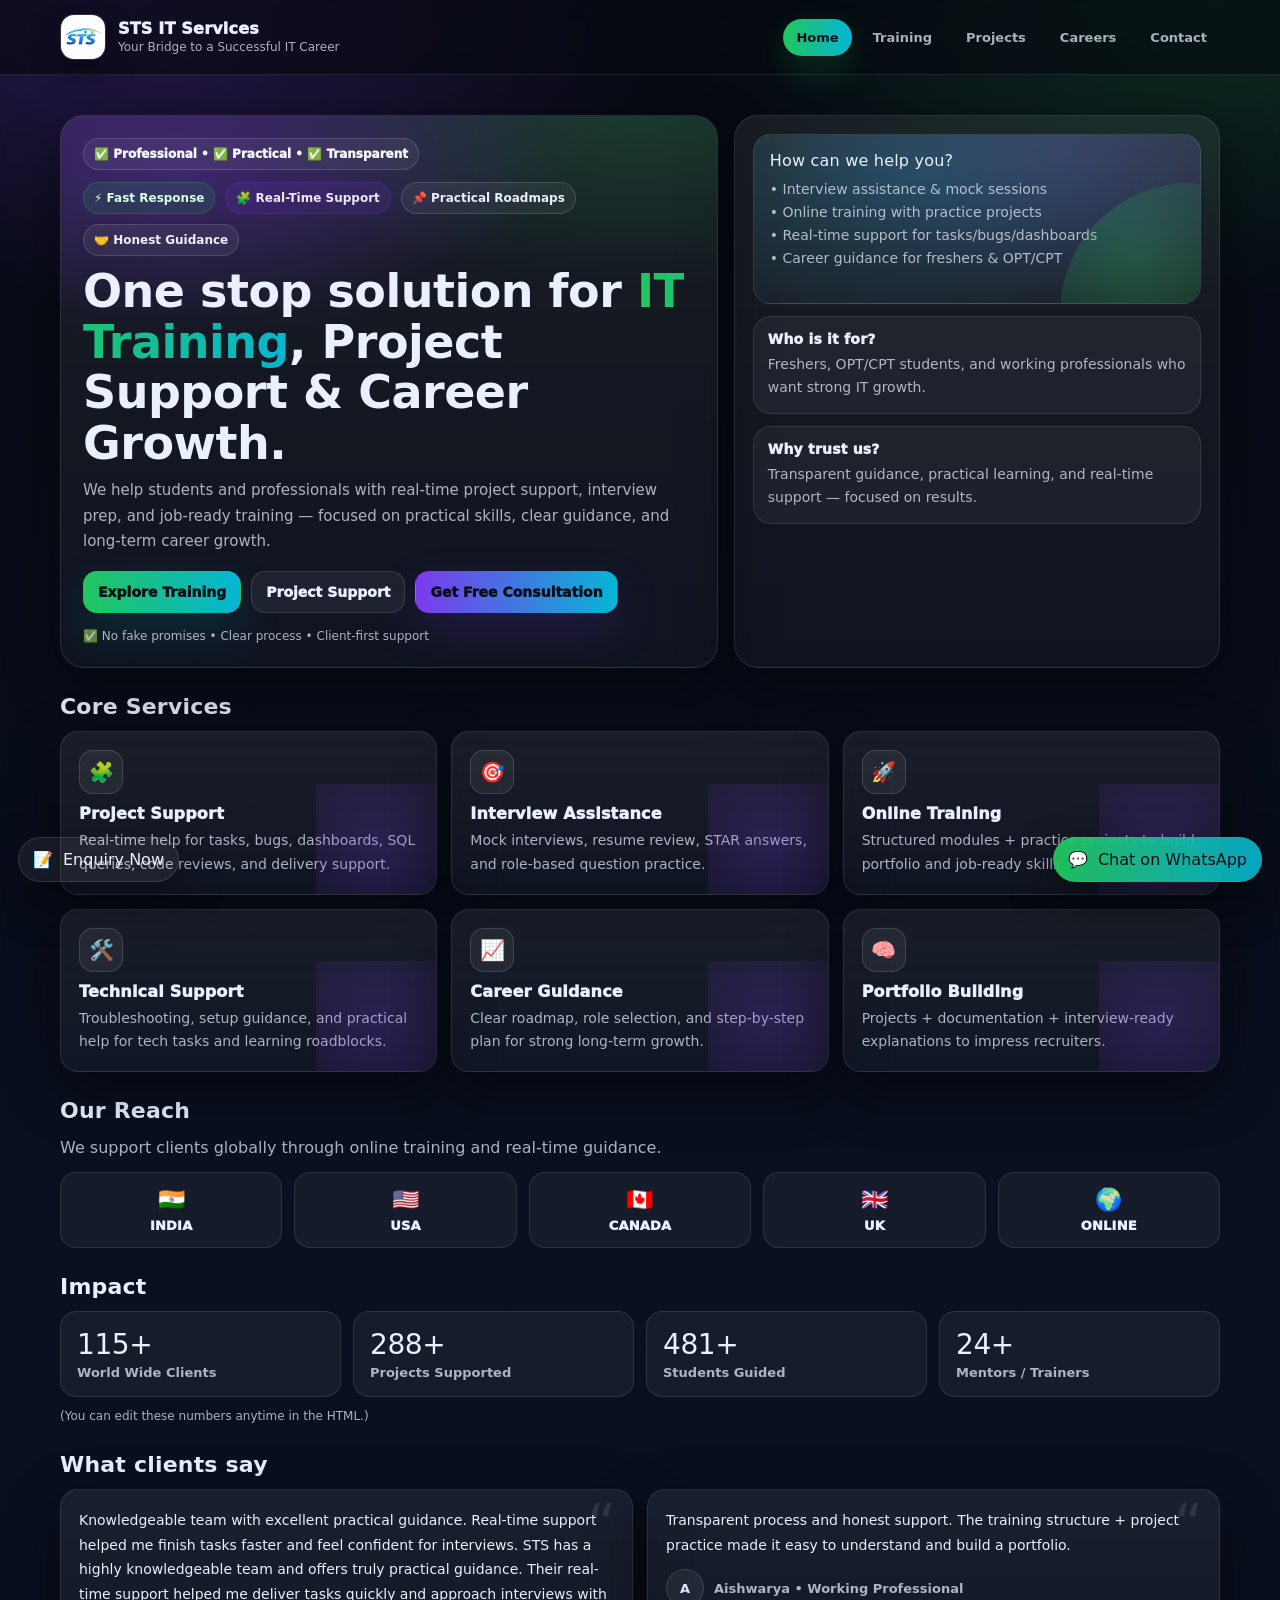
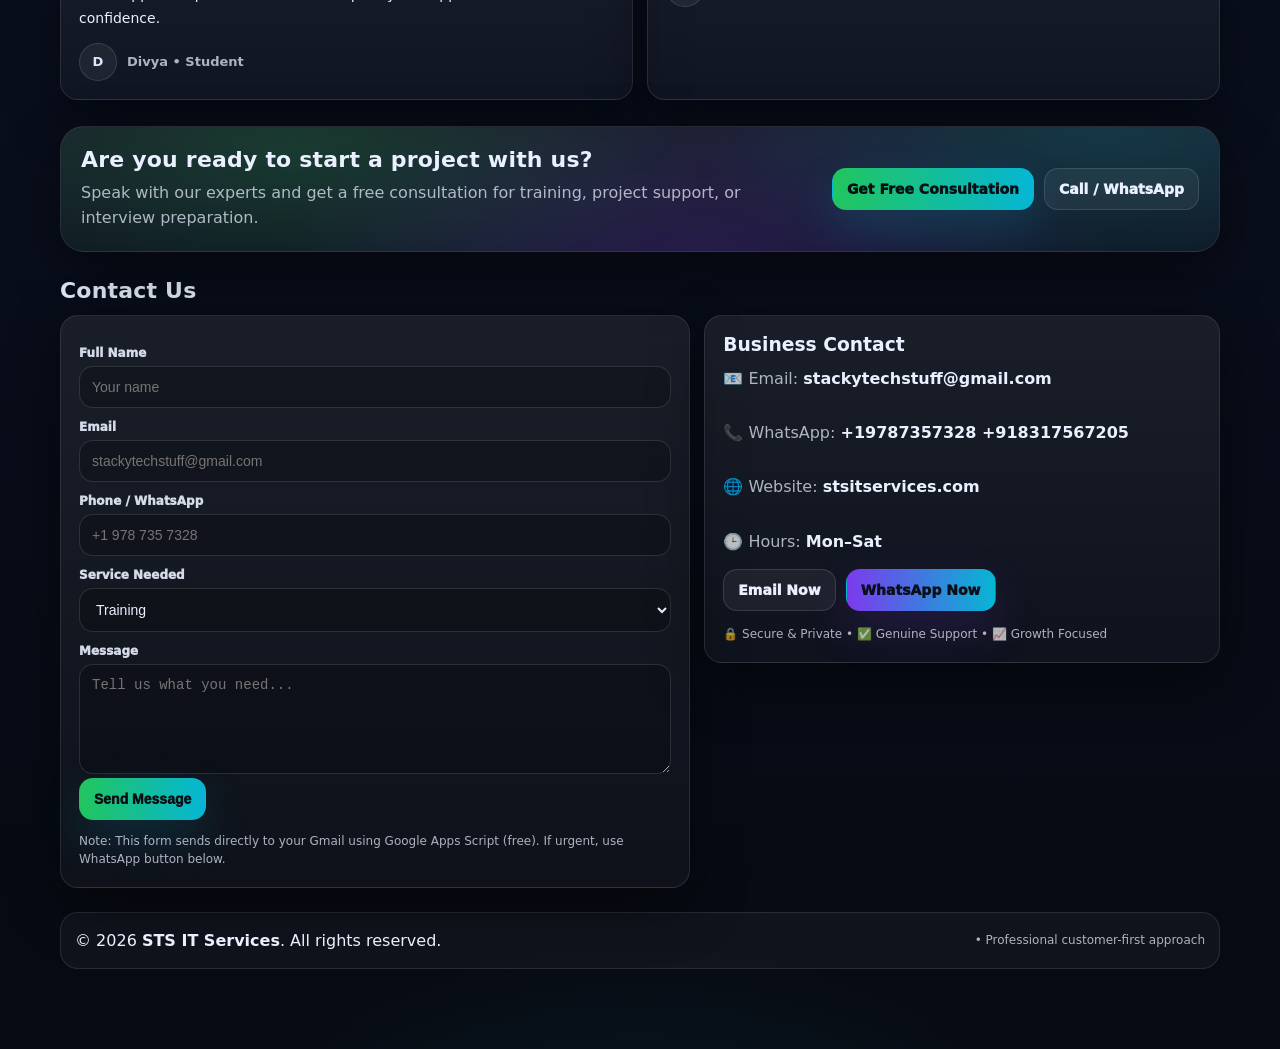
==== commit f09413ef: "Update index.html" ====
--- a/index.html
+++ b/index.html
@@ -840,7 +840,7 @@
           <h3 style="margin:0 0 10px; font-weight:1100;">Business Contact</h3>
           <p class="muted" style="margin:0; line-height:1.7;">
             📧 Email: <b style="color:var(--text)">stackytechstuff@gmail.com</b><br><br>
-            📞 WhatsApp: <b style="color:var(--text)">+1 978 735 7328</b><br><br>
+            📞 WhatsApp: <b style="color:var(--text)">+19787357328 +918317567205</b><br><br>
             🌐 Website: <b style="color:var(--text)">stsitservices.com</b><br><br>
             🕒 Hours: <b style="color:var(--text)">Mon–Sat</b>
           </p>
@@ -877,8 +877,8 @@
     // Your WhatsApp number + your message set here
     const CONTACT = {
       email: "stackytechstuff@gmail.com",
-      waNumber: "19787357328",     // +1 978 735 7328 (no "+" no spaces)
-      waDisplay: "+1 978 735 7328",
+      waNumber: "+918317567205",// +918317567205 (no "+" no spaces)
+      waDisplay: "+918317567205",
       waMessage: "Thank you for contacting STS our team will reach you shortly."
     };
 
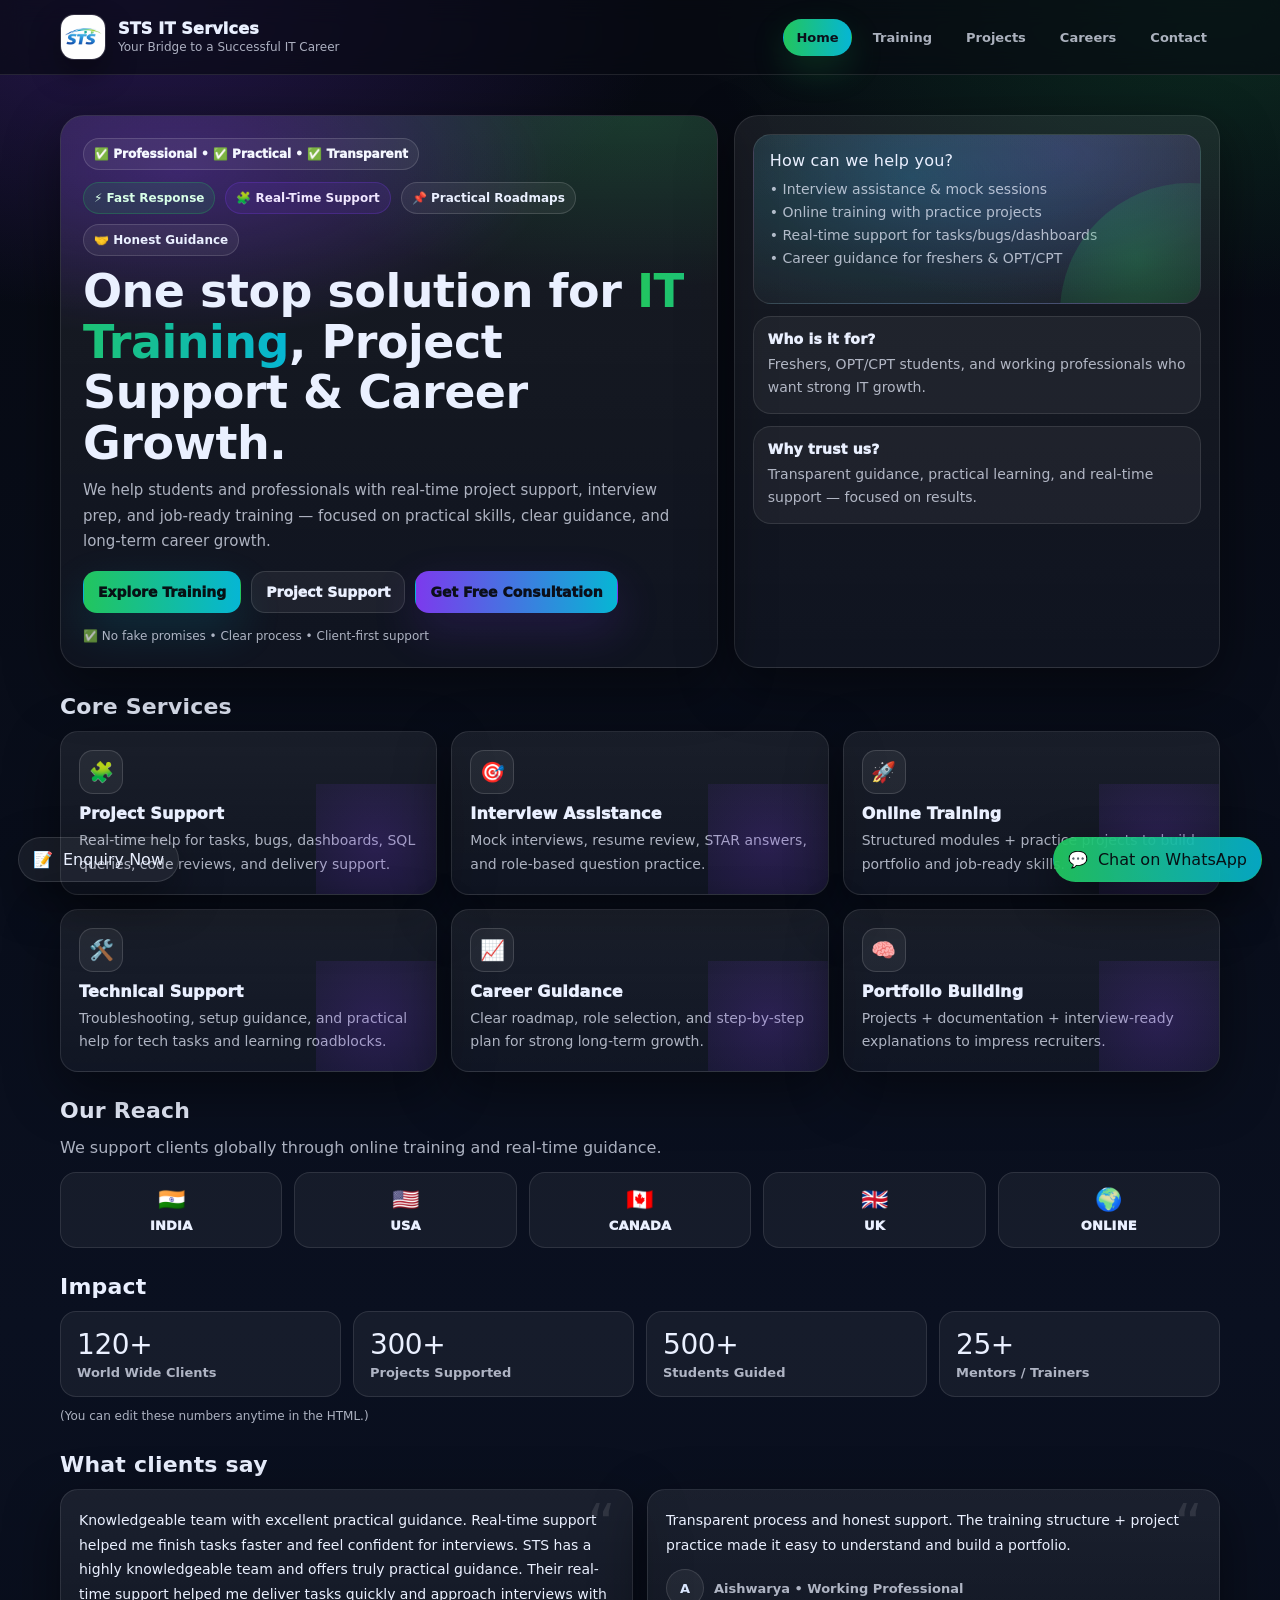
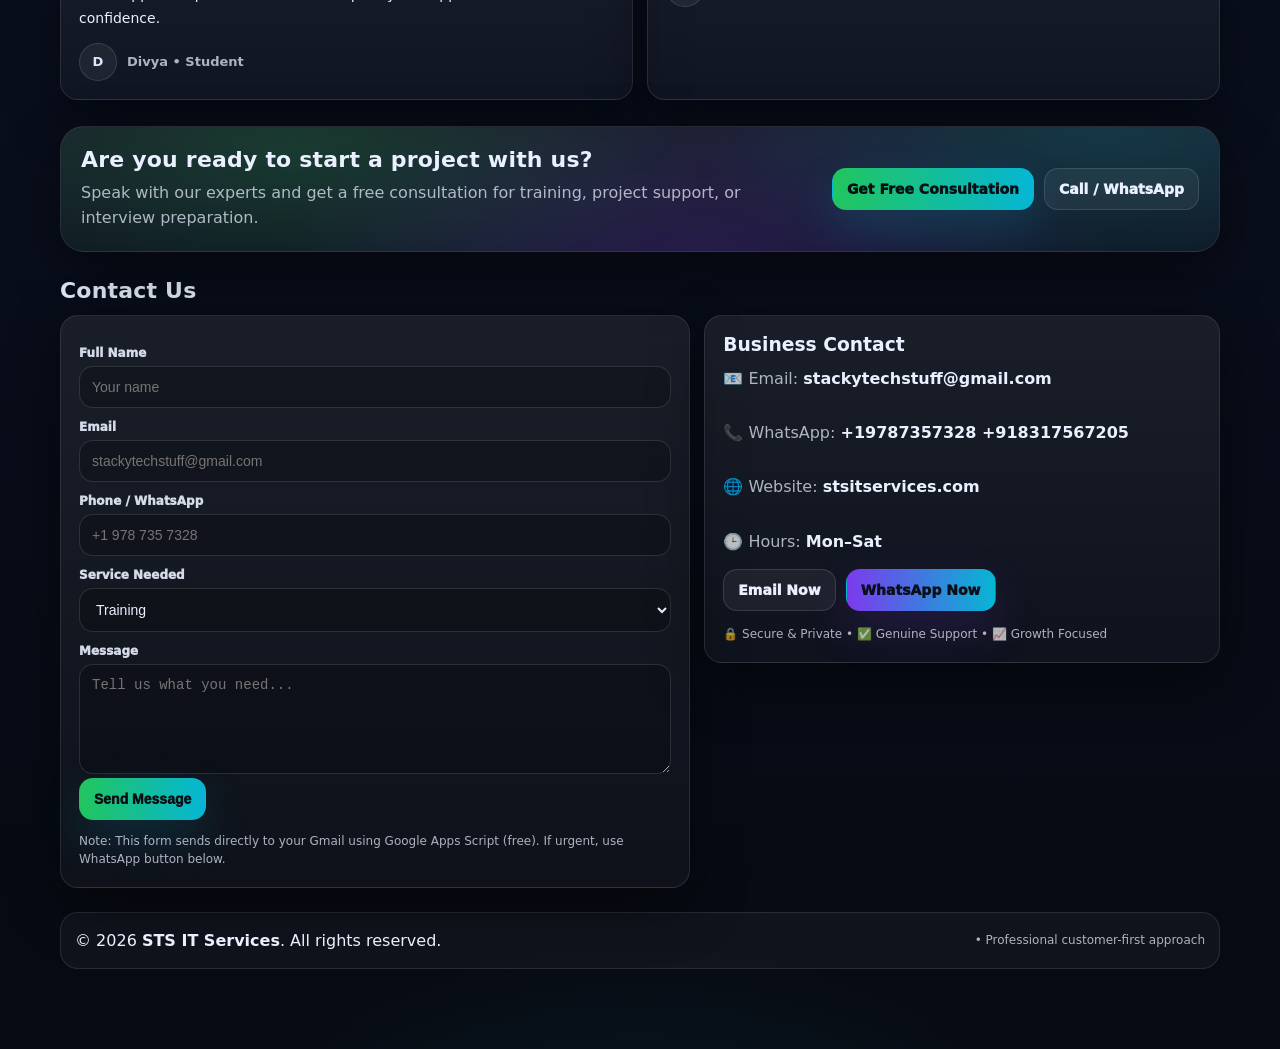
==== commit ed72e4f6: "Update index.html" ====
--- a/index.html
+++ b/index.html
@@ -879,8 +879,7 @@
       email: "stackytechstuff@gmail.com",
       waNumber: "+918317567205",// +918317567205 (no "+" no spaces)
       waDisplay: "+918317567205",
-      waMessage: "Thank you for contacting STS our team will reach you shortly."
-    };
+     };
 
     // WhatsApp links
     const waLink = "https://wa.me/" + CONTACT.waNumber + "?text=" + encodeURIComponent(CONTACT.waMessage);
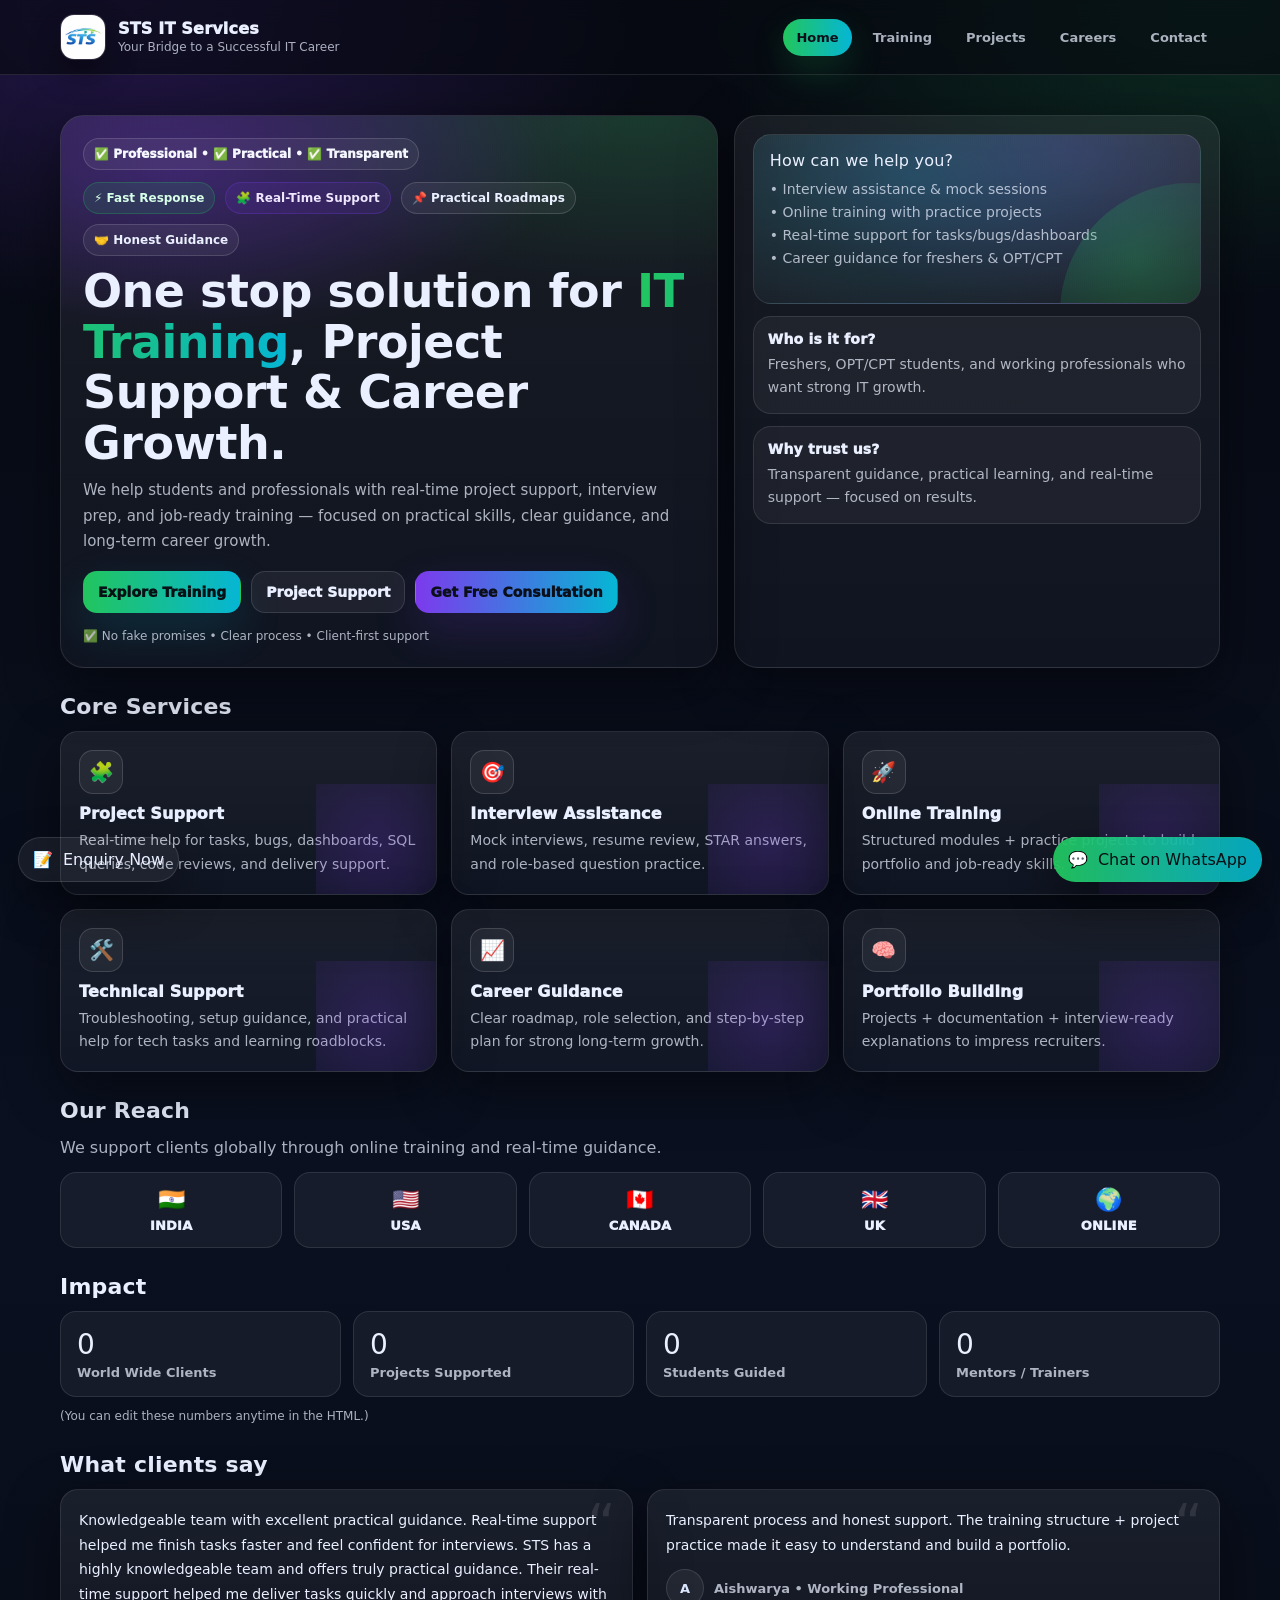
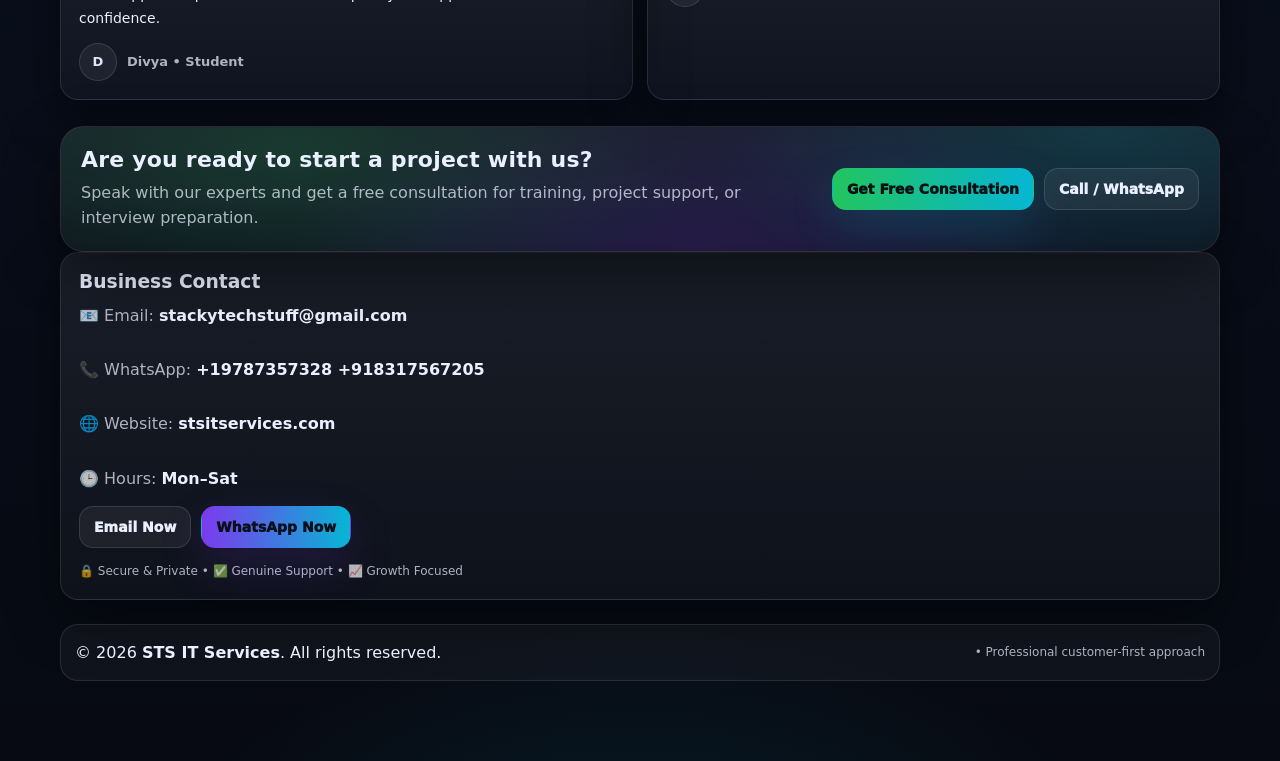
==== commit 1f415581: "Update index.html" ====
--- a/index.html
+++ b/index.html
@@ -795,47 +795,7 @@
         </div>
       </div>
     </section>
-
-    <!-- CONTACT -->
-    <section id="contact" class="section">
-      <h2>Contact Us</h2>
-      <div class="split">
-
-        <!-- Left: Form -->
-        <div class="card formWrap">
-          <form id="contactForm">
-            <label>Full Name</label>
-            <input name="name" required placeholder="Your name" />
-
-            <label>Email</label>
-            <input name="email" type="email" required placeholder="stackytechstuff@gmail.com" />
-
-            <label>Phone / WhatsApp</label>
-            <input name="phone" placeholder="+1 978 735 7328" />
-
-            <label>Service Needed</label>
-            <select name="service" required>
-              <option value="Training">Training</option>
-              <option value="Project Support">Project Support</option>
-              <option value="Interview Assistance">Interview Assistance</option>
-              <option value="Career Guidance">Career Guidance</option>
-              <option value="Other">Other</option>
-            </select>
-
-            <label>Message</label>
-            <textarea name="message" required placeholder="Tell us what you need..."></textarea>
-
-            <button class="btn primary" type="submit">Send Message</button>
-            <div id="formStatus" class="status"></div>
-
-            <div class="small">
-              Note: This form sends directly to your Gmail using Google Apps Script (free).
-              If urgent, use WhatsApp button below.
-            </div>
-          </form>
-        </div>
-
-        <!-- Right: Business Contact -->
+<!-- Right: Business Contact -->
         <div class="card formWrap">
           <h3 style="margin:0 0 10px; font-weight:1100;">Business Contact</h3>
           <p class="muted" style="margin:0; line-height:1.7;">
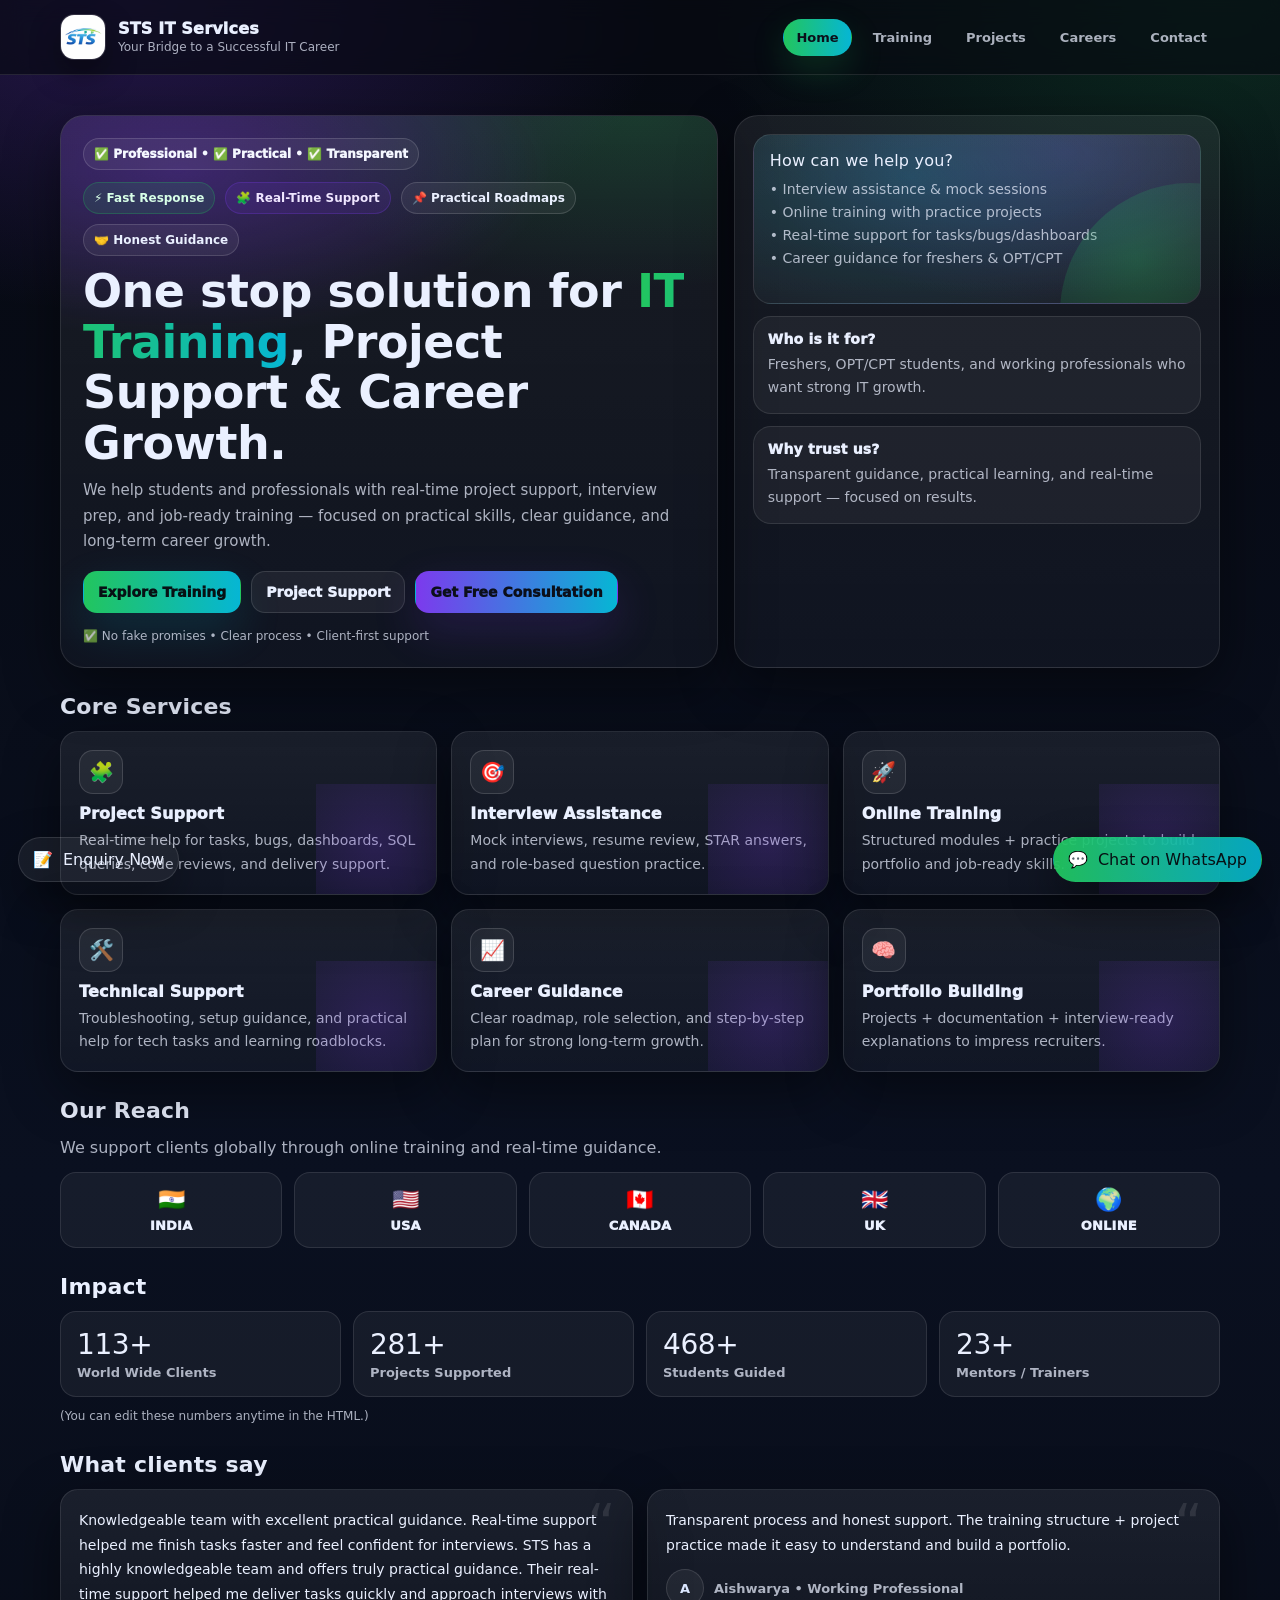
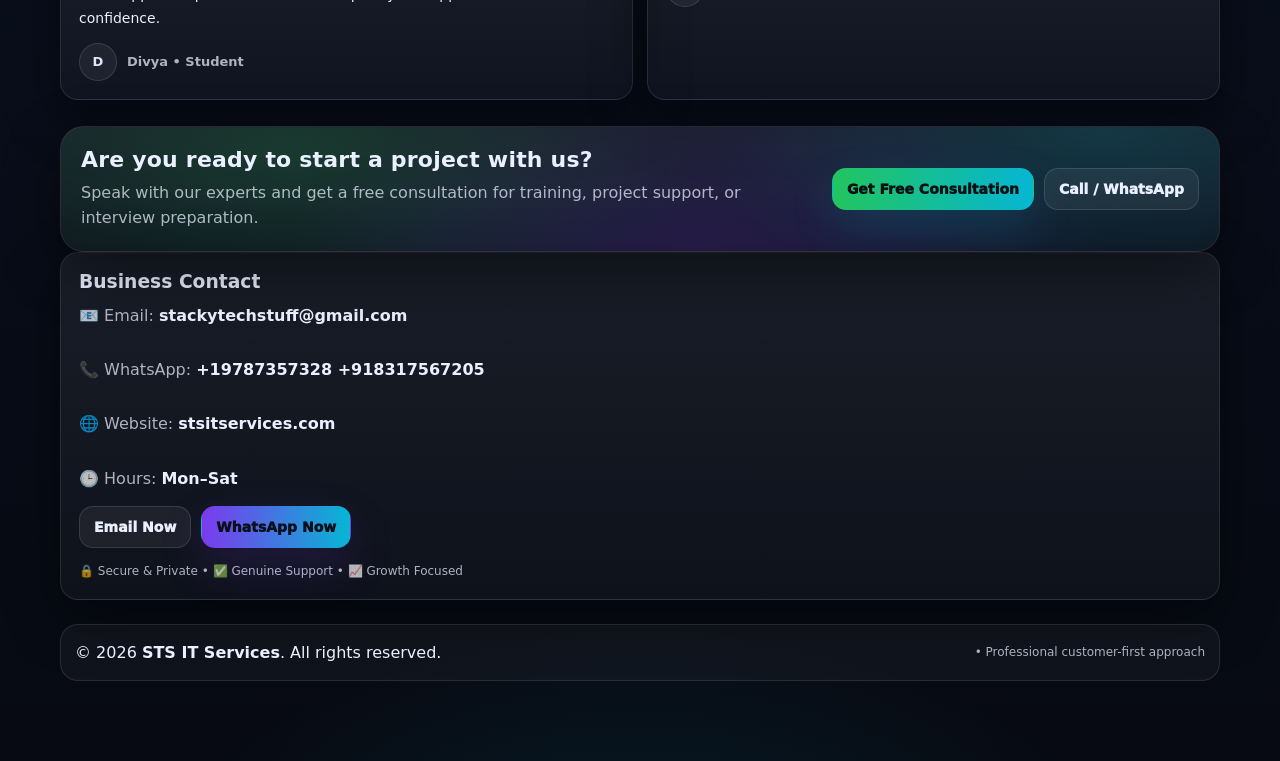
==== commit 77830f1e: "Update index.html" ====
--- a/index.html
+++ b/index.html
@@ -795,28 +795,27 @@
         </div>
       </div>
     </section>
-<!-- Right: Business Contact -->
-        <div class="card formWrap">
-          <h3 style="margin:0 0 10px; font-weight:1100;">Business Contact</h3>
-          <p class="muted" style="margin:0; line-height:1.7;">
-            📧 Email: <b style="color:var(--text)">stackytechstuff@gmail.com</b><br><br>
-            📞 WhatsApp: <b style="color:var(--text)">+19787357328 +918317567205</b><br><br>
-            🌐 Website: <b style="color:var(--text)">stsitservices.com</b><br><br>
-            🕒 Hours: <b style="color:var(--text)">Mon–Sat</b>
-          </p>
-
-          <div style="display:flex; gap:10px; flex-wrap:wrap; margin-top:14px;">
-            <a class="btn secondary" id="emailNow" href="#">Email Now</a>
-            <a class="btn purple" id="waNow" href="#" target="_blank" rel="noopener">WhatsApp Now</a>
-          </div>
-
-          <div class="small" style="margin-top:14px;">
-            🔒 Secure & Private • ✅ Genuine Support • 📈 Growth Focused
-          </div>
-        </div>
-
-      </div>
-    </section>
+
+    <!-- Right: Business Contact -->
+    <!-- ✅ FIX 1: Added id="contact" so top Contact button scrolls here -->
+    <div class="card formWrap" id="contact">
+      <h3 style="margin:0 0 10px; font-weight:1100;">Business Contact</h3>
+      <p class="muted" style="margin:0; line-height:1.7;">
+        📧 Email: <b style="color:var(--text)">stackytechstuff@gmail.com</b><br><br>
+        📞 WhatsApp: <b style="color:var(--text)">+19787357328 +918317567205</b><br><br>
+        🌐 Website: <b style="color:var(--text)">stsitservices.com</b><br><br>
+        🕒 Hours: <b style="color:var(--text)">Mon–Sat</b>
+      </p>
+
+      <div style="display:flex; gap:10px; flex-wrap:wrap; margin-top:14px;">
+        <a class="btn secondary" id="emailNow" href="#">Email Now</a>
+        <a class="btn purple" id="waNow" href="#" target="_blank" rel="noopener">WhatsApp Now</a>
+      </div>
+
+      <div class="small" style="margin-top:14px;">
+        🔒 Secure & Private • ✅ Genuine Support • 📈 Growth Focused
+      </div>
+    </div>
 
     <footer class="footer">
       <div>© 2026 <b>STS IT Services</b>. All rights reserved.</div>
@@ -834,12 +833,13 @@
 
   <script>
     // ===== Editable contact settings =====
-    // Your WhatsApp number + your message set here
+    // ✅ FIX 2: added waMessage so WhatsApp doesn't show "undefined"
     const CONTACT = {
       email: "stackytechstuff@gmail.com",
-      waNumber: "+918317567205",// +918317567205 (no "+" no spaces)
+      waNumber: "+918317567205", // keep as you have
       waDisplay: "+918317567205",
-     };
+      waMessage: "Hi, I want to chat."
+    };
 
     // WhatsApp links
     const waLink = "https://wa.me/" + CONTACT.waNumber + "?text=" + encodeURIComponent(CONTACT.waMessage);
@@ -865,38 +865,41 @@
     const statusEl = document.getElementById("formStatus");
 
     function setStatus(msg, ok=true){
+      if(!statusEl) return;
       statusEl.textContent = msg;
       statusEl.style.color = ok ? "rgba(34,197,94,0.95)" : "rgba(248,113,113,0.95)";
     }
 
-    form.addEventListener("submit", async (e) => {
-      e.preventDefault();
-
-      if(!APPS_SCRIPT_URL){
-        setStatus("Form is ready. Add your Google Apps Script URL in the code to receive messages in Gmail.", false);
-        return;
-      }
-
-      setStatus("Sending...", true);
-
-      const formData = new FormData(form);
-      const payload = {};
-      formData.forEach((v,k)=> payload[k]=v);
-
-      try{
-        await fetch(APPS_SCRIPT_URL, {
-          method: "POST",
-          mode: "no-cors",
-          headers: { "Content-Type": "application/json" },
-          body: JSON.stringify(payload)
-        });
-
-        form.reset();
-        setStatus("✅ Message sent! We will contact you soon.", true);
-      }catch(err){
-        setStatus("❌ Failed to send. Please use WhatsApp button or email us directly.", false);
-      }
-    });
+    if(form){
+      form.addEventListener("submit", async (e) => {
+        e.preventDefault();
+
+        if(!APPS_SCRIPT_URL){
+          setStatus("Form is ready. Add your Google Apps Script URL in the code to receive messages in Gmail.", false);
+          return;
+        }
+
+        setStatus("Sending...", true);
+
+        const formData = new FormData(form);
+        const payload = {};
+        formData.forEach((v,k)=> payload[k]=v);
+
+        try{
+          await fetch(APPS_SCRIPT_URL, {
+            method: "POST",
+            mode: "no-cors",
+            headers: { "Content-Type": "application/json" },
+            body: JSON.stringify(payload)
+          });
+
+          form.reset();
+          setStatus("✅ Message sent! We will contact you soon.", true);
+        }catch(err){
+          setStatus("❌ Failed to send. Please use WhatsApp button or email us directly.", false);
+        }
+      });
+    }
 
     // ===== Simple count-up animation for stats =====
     const counters = document.querySelectorAll("[data-count]");
@@ -931,3 +934,4 @@
   </script>
 </body>
 </html>
+
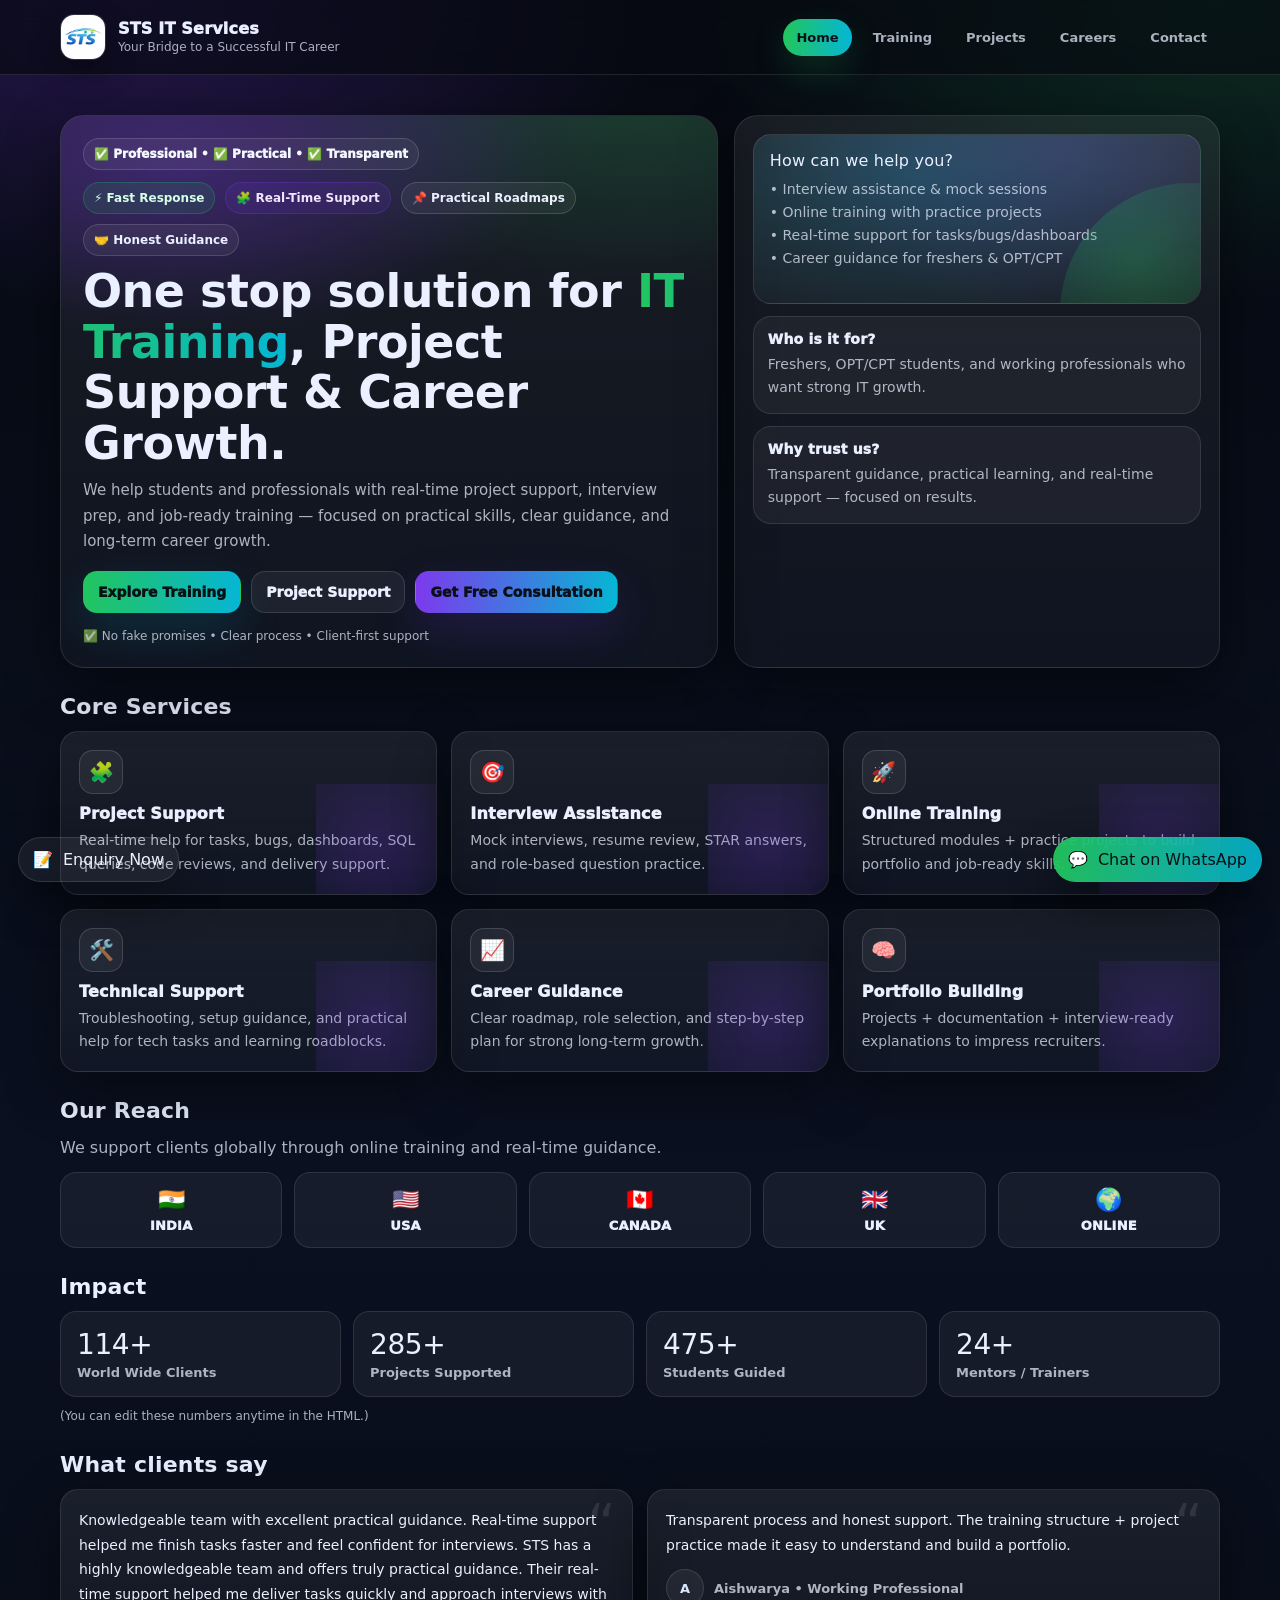
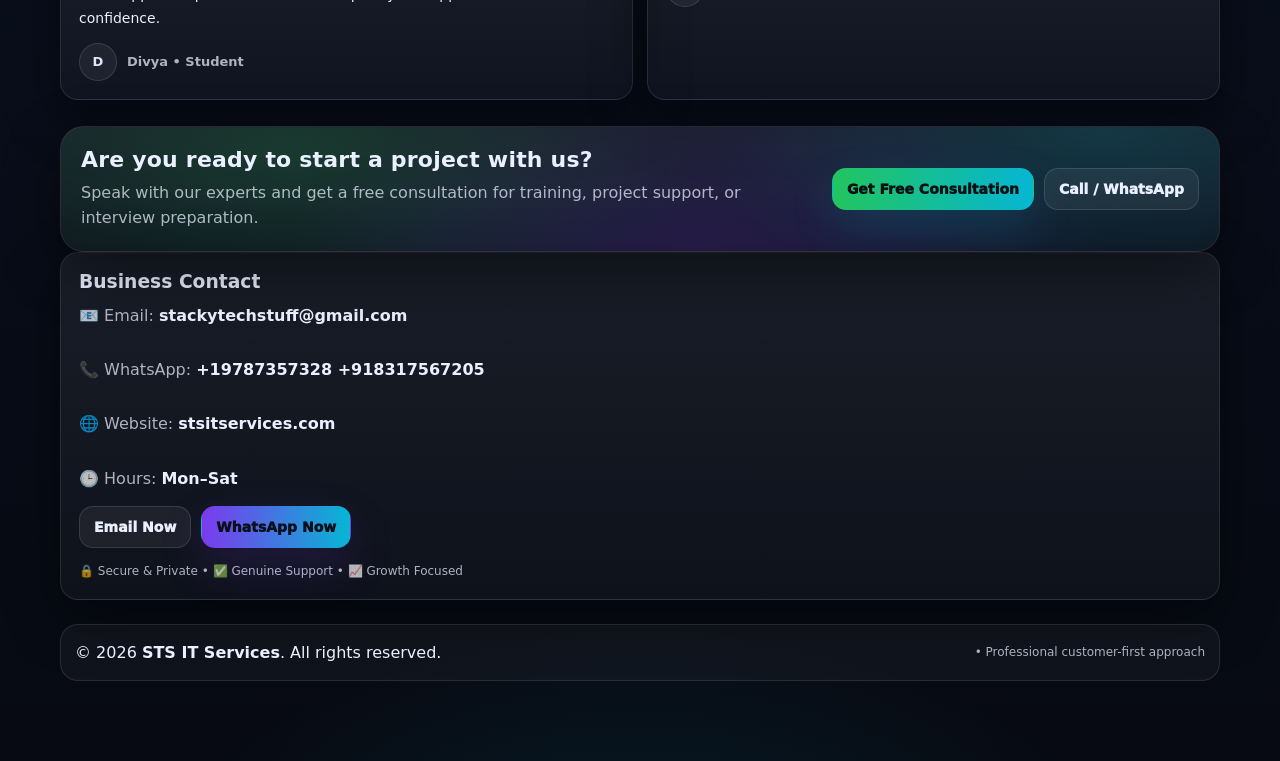
==== commit 756a0070: "Update index.html" ====
--- a/index.html
+++ b/index.html
@@ -934,4 +934,3 @@
   </script>
 </body>
 </html>
-
